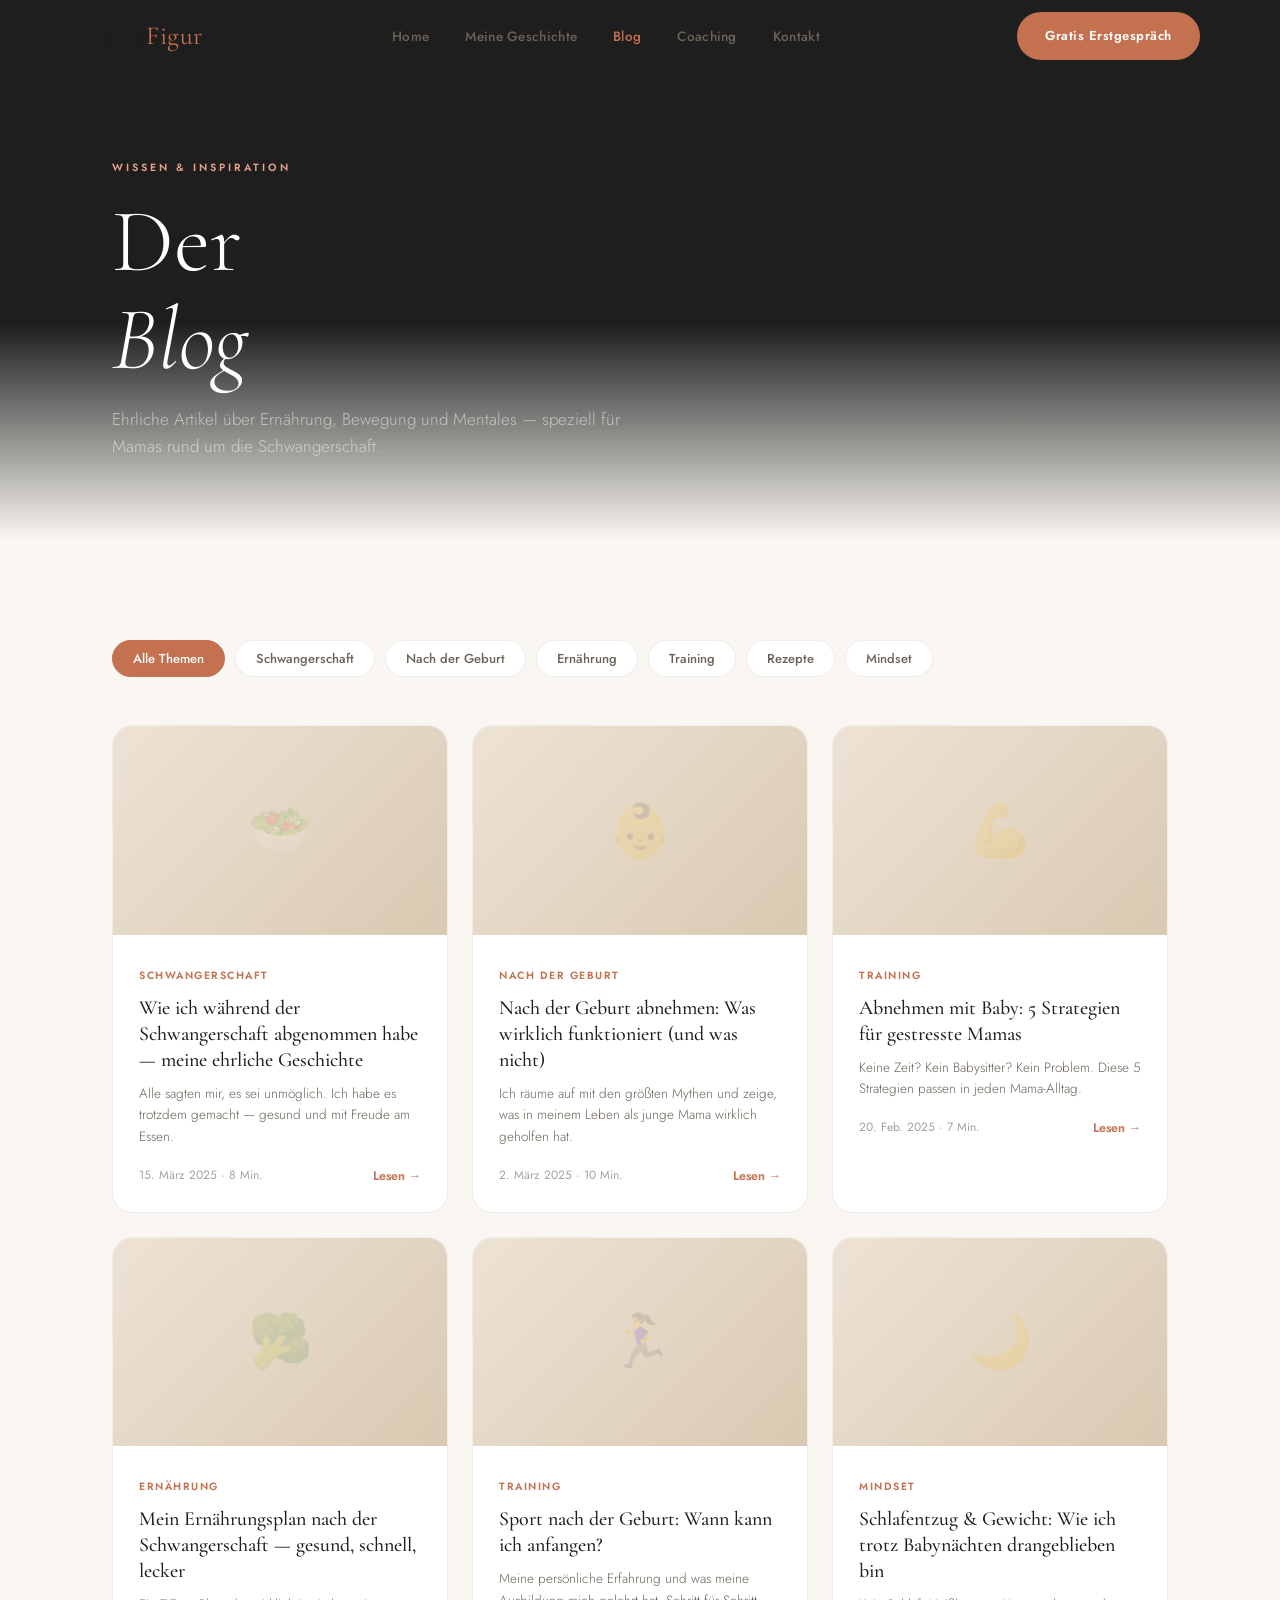
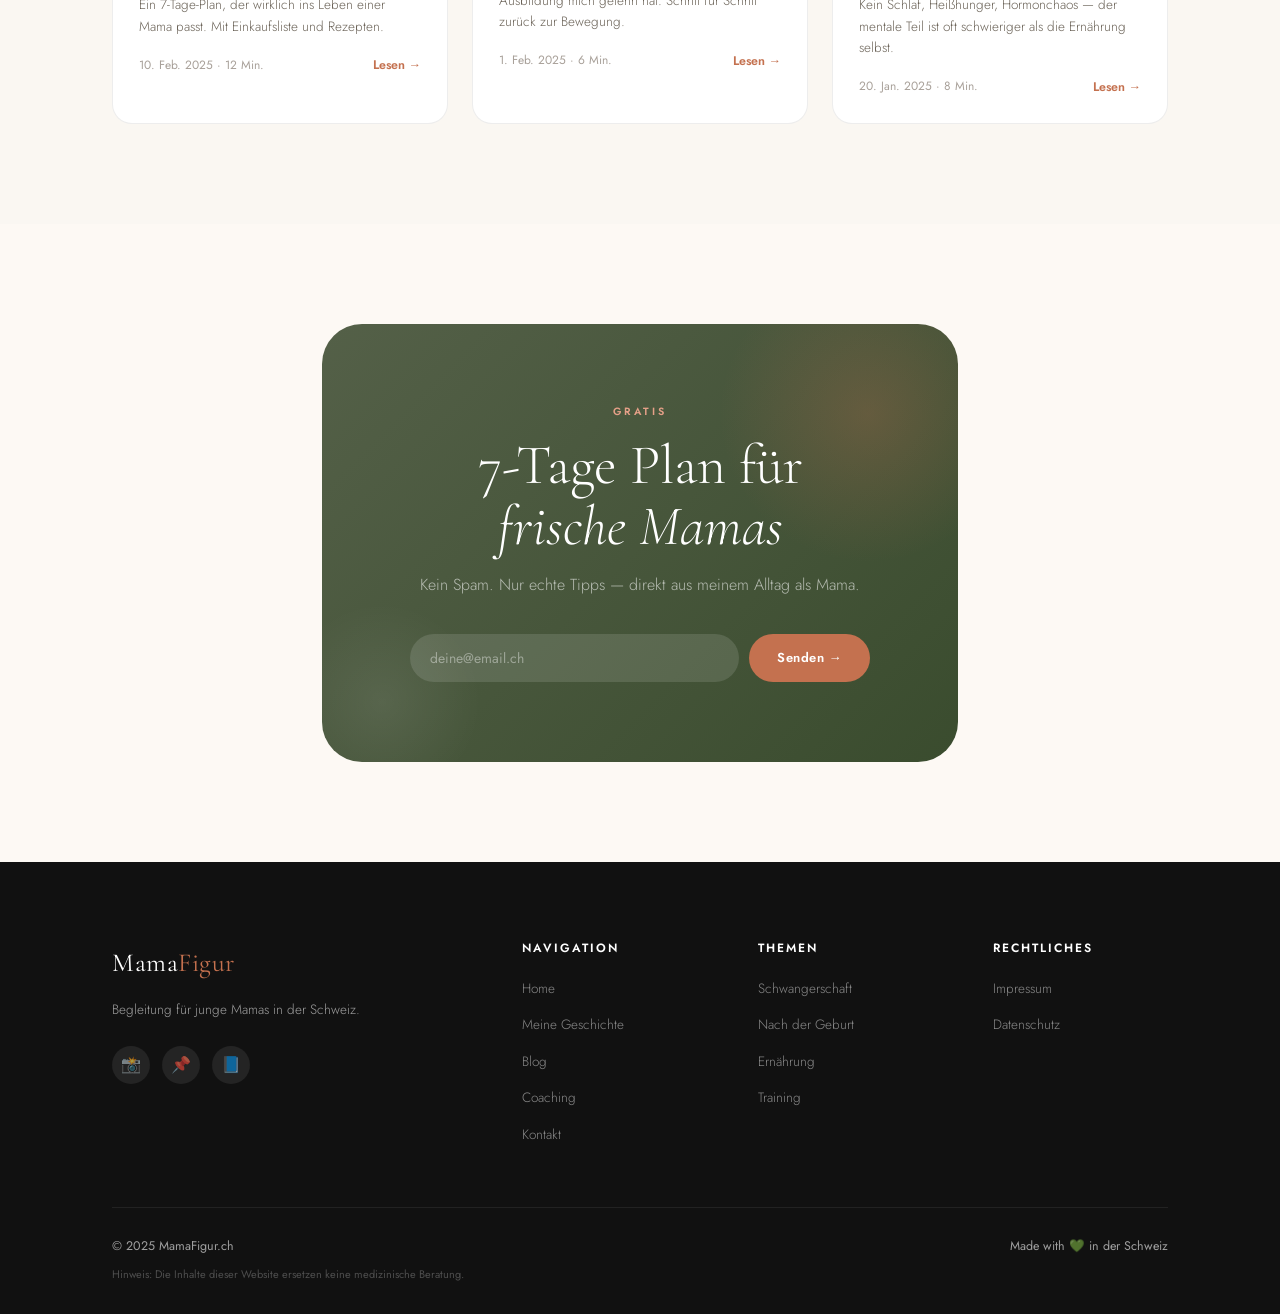
==== blog.html @ 67e31ccb "unzip" ====
<!DOCTYPE html>
<html lang="de">
<head>
  <meta charset="UTF-8" />
  <meta name="viewport" content="width=device-width, initial-scale=1.0" />
  <title>Blog — MamaFigur.ch</title>
  <meta name="description" content="Ehrliche Artikel über Abnehmen vor, während und nach der Schwangerschaft. Ernährungstipps, Workouts und Rezepte für junge Mamas." />
  <link rel="stylesheet" href="css/style.css" />
  <style>
    .blog-filters {
      display: flex;
      gap: 10px;
      flex-wrap: wrap;
      margin-bottom: 48px;
    }
    .filter-btn {
      padding: 8px 20px;
      border-radius: 50px;
      border: 1.5px solid var(--border);
      background: white;
      font-family: var(--font-body);
      font-size: 13px;
      font-weight: 500;
      cursor: pointer;
      transition: var(--transition);
      color: var(--mid);
    }
    .filter-btn:hover, .filter-btn.active {
      background: var(--terra);
      color: white;
      border-color: var(--terra);
    }
    .blog-full-grid {
      display: grid;
      grid-template-columns: repeat(3, 1fr);
      gap: 24px;
    }
    @media (max-width: 900px) { .blog-full-grid { grid-template-columns: 1fr 1fr; } }
    @media (max-width: 600px) { .blog-full-grid { grid-template-columns: 1fr; } }
    .article-full {
      background: white;
      border-radius: 20px;
      overflow: hidden;
      border: 1px solid var(--border);
      transition: var(--transition);
    }
    .article-full:hover {
      box-shadow: var(--shadow-lg);
      transform: translateY(-4px);
    }
    .article-full__img {
      aspect-ratio: 16/10;
      background: var(--sand);
    }
    .article-full__body { padding: 26px; }
    .article-full__cat {
      display: inline-block;
      font-size: 10.5px;
      font-weight: 600;
      letter-spacing: 1.5px;
      text-transform: uppercase;
      color: var(--terra);
      margin-bottom: 10px;
    }
    .article-full__title {
      font-family: var(--font-display);
      font-size: 20px;
      font-weight: 500;
      line-height: 1.3;
      margin-bottom: 10px;
    }
    .article-full__excerpt {
      font-size: 13.5px;
      color: var(--mid);
      line-height: 1.6;
      font-weight: 300;
      margin-bottom: 18px;
    }
    .article-full__meta {
      display: flex;
      justify-content: space-between;
      align-items: center;
      font-size: 12px;
      color: var(--light);
    }
    .read-link {
      font-size: 12.5px;
      font-weight: 600;
      color: var(--terra);
    }
    .read-link::after { content: ' →'; }
  </style>
</head>
<body>

<nav class="nav" id="nav">
  <div class="nav__inner">
    <a href="index.html" class="nav__logo">Mama<span>Figur</span></a>
    <ul class="nav__links">
      <li><a href="index.html">Home</a></li>
      <li><a href="meine-geschichte.html">Meine Geschichte</a></li>
      <li><a href="blog.html">Blog</a></li>
      <li><a href="coaching.html">Coaching</a></li>
      <li><a href="kontakt.html">Kontakt</a></li>
    </ul>
    <a href="coaching.html" class="btn btn--primary nav__cta">Gratis Erstgespräch</a>
    <button class="nav__hamburger"><span></span><span></span><span></span></button>
  </div>
</nav>
<div class="mobile-menu">
  <button class="mobile-menu__close">✕</button>
  <a href="index.html">Home</a>
  <a href="meine-geschichte.html">Meine Geschichte</a>
  <a href="blog.html">Blog</a>
  <a href="coaching.html">Coaching</a>
  <a href="kontakt.html">Kontakt</a>
</div>

<div class="page-hero">
  <div class="container">
    <span class="label">Wissen & Inspiration</span>
    <h1>Der<br><em>Blog</em></h1>
    <p>Ehrliche Artikel über Ernährung, Bewegung und Mentales — speziell für Mamas rund um die Schwangerschaft.</p>
  </div>
</div>

<section class="section">
  <div class="container">
    <div class="blog-filters">
      <button class="filter-btn active">Alle Themen</button>
      <button class="filter-btn">Schwangerschaft</button>
      <button class="filter-btn">Nach der Geburt</button>
      <button class="filter-btn">Ernährung</button>
      <button class="filter-btn">Training</button>
      <button class="filter-btn">Rezepte</button>
      <button class="filter-btn">Mindset</button>
    </div>

    <div class="blog-full-grid">

      <div class="article-full" data-reveal>
        <div class="article-full__img"><div class="img-placeholder" style="height:100%;font-size:52px;">🥗</div></div>
        <div class="article-full__body">
          <span class="article-full__cat">Schwangerschaft</span>
          <div class="article-full__title">Wie ich während der Schwangerschaft abgenommen habe — meine ehrliche Geschichte</div>
          <div class="article-full__excerpt">Alle sagten mir, es sei unmöglich. Ich habe es trotzdem gemacht — gesund und mit Freude am Essen.</div>
          <div class="article-full__meta"><span>15. März 2025 · 8 Min.</span><a href="#" class="read-link">Lesen</a></div>
        </div>
      </div>

      <div class="article-full" data-reveal data-delay="80">
        <div class="article-full__img"><div class="img-placeholder" style="height:100%;font-size:52px;">👶</div></div>
        <div class="article-full__body">
          <span class="article-full__cat">Nach der Geburt</span>
          <div class="article-full__title">Nach der Geburt abnehmen: Was wirklich funktioniert (und was nicht)</div>
          <div class="article-full__excerpt">Ich räume auf mit den größten Mythen und zeige, was in meinem Leben als junge Mama wirklich geholfen hat.</div>
          <div class="article-full__meta"><span>2. März 2025 · 10 Min.</span><a href="#" class="read-link">Lesen</a></div>
        </div>
      </div>

      <div class="article-full" data-reveal data-delay="160">
        <div class="article-full__img"><div class="img-placeholder" style="height:100%;font-size:52px;">💪</div></div>
        <div class="article-full__body">
          <span class="article-full__cat">Training</span>
          <div class="article-full__title">Abnehmen mit Baby: 5 Strategien für gestresste Mamas</div>
          <div class="article-full__excerpt">Keine Zeit? Kein Babysitter? Kein Problem. Diese 5 Strategien passen in jeden Mama-Alltag.</div>
          <div class="article-full__meta"><span>20. Feb. 2025 · 7 Min.</span><a href="#" class="read-link">Lesen</a></div>
        </div>
      </div>

      <div class="article-full" data-reveal>
        <div class="article-full__img"><div class="img-placeholder" style="height:100%;font-size:52px;">🥦</div></div>
        <div class="article-full__body">
          <span class="article-full__cat">Ernährung</span>
          <div class="article-full__title">Mein Ernährungsplan nach der Schwangerschaft — gesund, schnell, lecker</div>
          <div class="article-full__excerpt">Ein 7-Tage-Plan, der wirklich ins Leben einer Mama passt. Mit Einkaufsliste und Rezepten.</div>
          <div class="article-full__meta"><span>10. Feb. 2025 · 12 Min.</span><a href="#" class="read-link">Lesen</a></div>
        </div>
      </div>

      <div class="article-full" data-reveal data-delay="80">
        <div class="article-full__img"><div class="img-placeholder" style="height:100%;font-size:52px;">🏃‍♀️</div></div>
        <div class="article-full__body">
          <span class="article-full__cat">Training</span>
          <div class="article-full__title">Sport nach der Geburt: Wann kann ich anfangen?</div>
          <div class="article-full__excerpt">Meine persönliche Erfahrung und was meine Ausbildung mich gelehrt hat. Schritt für Schritt zurück zur Bewegung.</div>
          <div class="article-full__meta"><span>1. Feb. 2025 · 6 Min.</span><a href="#" class="read-link">Lesen</a></div>
        </div>
      </div>

      <div class="article-full" data-reveal data-delay="160">
        <div class="article-full__img"><div class="img-placeholder" style="height:100%;font-size:52px;">🌙</div></div>
        <div class="article-full__body">
          <span class="article-full__cat">Mindset</span>
          <div class="article-full__title">Schlafentzug & Gewicht: Wie ich trotz Babynächten drangeblieben bin</div>
          <div class="article-full__excerpt">Kein Schlaf, Heißhunger, Hormonchaos — der mentale Teil ist oft schwieriger als die Ernährung selbst.</div>
          <div class="article-full__meta"><span>20. Jan. 2025 · 8 Min.</span><a href="#" class="read-link">Lesen</a></div>
        </div>
      </div>

    </div>
  </div>
</section>

<!-- EMAIL OPTIN -->
<section class="section section--alt">
  <div class="container" style="max-width:700px;">
    <div class="optin" data-reveal>
      <span class="label">Gratis</span>
      <h2>7-Tage Plan für<br><em>frische Mamas</em></h2>
      <p>Kein Spam. Nur echte Tipps — direkt aus meinem Alltag als Mama.</p>
      <form class="optin-form" onsubmit="return false;">
        <input type="email" placeholder="deine@email.ch" required />
        <button type="submit" class="btn btn--primary">Senden →</button>
      </form>
    </div>
  </div>
</section>

<footer class="footer">
  <div class="container">
    <div class="footer__grid">
      <div class="footer__brand">
        <a href="index.html" class="nav__logo">Mama<span style="color:var(--terra)">Figur</span></a>
        <p>Begleitung für junge Mamas in der Schweiz.</p>
        <div class="footer__social"><a href="#">📸</a><a href="#">📌</a><a href="#">📘</a></div>
      </div>
      <div class="footer__col"><h4>Navigation</h4><ul>
        <li><a href="index.html">Home</a></li>
        <li><a href="meine-geschichte.html">Meine Geschichte</a></li>
        <li><a href="blog.html">Blog</a></li>
        <li><a href="coaching.html">Coaching</a></li>
        <li><a href="kontakt.html">Kontakt</a></li>
      </ul></div>
      <div class="footer__col"><h4>Themen</h4><ul>
        <li><a href="#">Schwangerschaft</a></li>
        <li><a href="#">Nach der Geburt</a></li>
        <li><a href="#">Ernährung</a></li>
        <li><a href="#">Training</a></li>
      </ul></div>
      <div class="footer__col"><h4>Rechtliches</h4><ul>
        <li><a href="kontakt.html">Impressum</a></li>
        <li><a href="kontakt.html">Datenschutz</a></li>
      </ul></div>
    </div>
    <div class="footer__bottom"><span>© 2025 MamaFigur.ch</span><span>Made with 💚 in der Schweiz</span></div>
    <p class="footer__disclaimer">Hinweis: Die Inhalte dieser Website ersetzen keine medizinische Beratung.</p>
  </div>
</footer>

<script src="js/main.js"></script>
<script>
  document.querySelectorAll('.filter-btn').forEach(btn => {
    btn.addEventListener('click', () => {
      document.querySelectorAll('.filter-btn').forEach(b => b.classList.remove('active'));
      btn.classList.add('active');
    });
  });
</script>
</body>
</html>
---- css/style.css ----
/* =============================================
   MAMAFIGUR.CH — Main Stylesheet
   Aesthetic: Organic Luxury · Warm Editorial
   ============================================= */

@import url('https://fonts.googleapis.com/css2?family=Cormorant+Garamond:ital,wght@0,300;0,400;0,600;1,300;1,400&family=Jost:wght@300;400;500;600&display=swap');

:root {
  --cream:        #FAF7F2;
  --warm-white:   #FDF9F4;
  --sand:         #EDE3D5;
  --sand-dark:    #D9C9B2;
  --sage:         #8A9E7A;
  --sage-light:   #B4C9A5;
  --sage-dark:    #546048;
  --terra:        #C4714F;
  --terra-light:  #E5A088;
  --terra-pale:   #F5DDD5;
  --charcoal:     #1E1E1E;
  --dark:         #2A2A2A;
  --mid:          #6B6358;
  --light:        #A8A099;
  --border:       rgba(0,0,0,0.07);

  --font-display: 'Cormorant Garamond', serif;
  --font-body:    'Jost', sans-serif;

  --radius-sm:    8px;
  --radius-md:    16px;
  --radius-lg:    28px;
  --radius-xl:    40px;

  --shadow-sm:    0 2px 12px rgba(0,0,0,0.06);
  --shadow-md:    0 8px 32px rgba(0,0,0,0.09);
  --shadow-lg:    0 20px 60px rgba(0,0,0,0.12);

  --transition:   0.3s cubic-bezier(0.4, 0, 0.2, 1);
}

/* ── RESET & BASE ── */
*, *::before, *::after { margin: 0; padding: 0; box-sizing: border-box; }

html { scroll-behavior: smooth; font-size: 16px; }

body {
  font-family: var(--font-body);
  background: var(--cream);
  color: var(--charcoal);
  line-height: 1.6;
  -webkit-font-smoothing: antialiased;
}

img { max-width: 100%; display: block; }
a  { color: inherit; text-decoration: none; }
ul { list-style: none; }

/* ── UTILITIES ── */
.container { max-width: 1120px; margin: 0 auto; padding: 0 32px; }
.container--narrow { max-width: 780px; }
.text-center { text-align: center; }
.text-sage { color: var(--sage-dark); }
.text-terra { color: var(--terra); }

/* ── TYPOGRAPHY ── */
.label {
  font-family: var(--font-body);
  font-size: 10.5px;
  font-weight: 600;
  letter-spacing: 3px;
  text-transform: uppercase;
  color: var(--terra);
}

h1, h2, h3, h4 { font-family: var(--font-display); line-height: 1.1; }

h1 { font-size: clamp(48px, 7vw, 90px); font-weight: 300; }
h2 { font-size: clamp(34px, 4.5vw, 56px); font-weight: 300; }
h3 { font-size: clamp(22px, 2.5vw, 30px); font-weight: 400; }

.section-title { margin-bottom: 16px; }
.section-subtitle {
  font-size: 16px;
  color: var(--mid);
  font-weight: 300;
  line-height: 1.7;
  max-width: 540px;
}

/* ── BUTTONS ── */
.btn {
  display: inline-flex;
  align-items: center;
  gap: 10px;
  padding: 14px 28px;
  border-radius: 50px;
  font-family: var(--font-body);
  font-size: 13px;
  font-weight: 600;
  letter-spacing: 0.5px;
  cursor: pointer;
  border: none;
  transition: var(--transition);
  text-decoration: none;
}
.btn--primary {
  background: var(--terra);
  color: white;
}
.btn--primary:hover {
  background: #b05d3d;
  transform: translateY(-1px);
  box-shadow: 0 8px 24px rgba(196,113,79,0.35);
}
.btn--outline {
  background: transparent;
  color: var(--charcoal);
  border: 1.5px solid var(--charcoal);
}
.btn--outline:hover {
  background: var(--charcoal);
  color: white;
}
.btn--outline-white {
  background: transparent;
  color: white;
  border: 1.5px solid rgba(255,255,255,0.5);
}
.btn--outline-white:hover {
  background: rgba(255,255,255,0.15);
  border-color: white;
}
.btn--sage {
  background: var(--sage-dark);
  color: white;
}
.btn--sage:hover {
  background: #3d4a30;
  transform: translateY(-1px);
}
.btn svg { width: 16px; height: 16px; }

/* ── NAVIGATION ── */
.nav {
  position: fixed;
  top: 0; left: 0; right: 0;
  z-index: 100;
  padding: 0 32px;
  transition: var(--transition);
}
.nav.scrolled {
  background: rgba(250,247,242,0.95);
  backdrop-filter: blur(16px);
  border-bottom: 1px solid var(--border);
  box-shadow: var(--shadow-sm);
}
.nav__inner {
  max-width: 1120px;
  margin: 0 auto;
  height: 72px;
  display: flex;
  align-items: center;
  justify-content: space-between;
}
.nav__logo {
  font-family: var(--font-display);
  font-size: 26px;
  font-weight: 400;
  color: var(--charcoal);
  letter-spacing: 0.5px;
}
.nav__logo span { color: var(--terra); }
.nav__links {
  display: flex;
  align-items: center;
  gap: 36px;
}
.nav__links a {
  font-size: 13.5px;
  font-weight: 500;
  color: var(--mid);
  letter-spacing: 0.3px;
  transition: color var(--transition);
}
.nav__links a:hover { color: var(--charcoal); }
.nav__links a.active { color: var(--terra); }
.nav__cta { margin-left: 8px; }
.nav__hamburger {
  display: none;
  flex-direction: column;
  gap: 5px;
  cursor: pointer;
  background: none;
  border: none;
  padding: 4px;
}
.nav__hamburger span {
  display: block;
  width: 22px;
  height: 1.5px;
  background: var(--charcoal);
  transition: var(--transition);
}

/* ── MOBILE MENU ── */
.mobile-menu {
  display: none;
  position: fixed;
  inset: 0;
  background: var(--warm-white);
  z-index: 99;
  flex-direction: column;
  align-items: center;
  justify-content: center;
  gap: 32px;
}
.mobile-menu.open { display: flex; }
.mobile-menu a {
  font-family: var(--font-display);
  font-size: 36px;
  font-weight: 300;
  color: var(--charcoal);
  transition: color var(--transition);
}
.mobile-menu a:hover { color: var(--terra); }
.mobile-menu__close {
  position: absolute;
  top: 24px; right: 32px;
  background: none;
  border: none;
  font-size: 28px;
  cursor: pointer;
  color: var(--mid);
}

/* ── HERO ── */
.hero {
  min-height: 100vh;
  display: grid;
  grid-template-columns: 1fr 1fr;
  position: relative;
  overflow: hidden;
}
.hero__left {
  background: var(--charcoal);
  display: flex;
  flex-direction: column;
  justify-content: flex-end;
  padding: 80px 64px 80px;
  position: relative;
  overflow: hidden;
}
.hero__left::before {
  content: '';
  position: absolute;
  top: 0; left: 0; right: 0; bottom: 0;
  background: url('../images/hero-bg.jpg') center/cover no-repeat;
  opacity: 0.35;
}
.hero__left::after {
  content: '';
  position: absolute;
  bottom: 0; left: 0; right: 0;
  height: 60%;
  background: linear-gradient(to top, rgba(30,30,30,0.9) 0%, transparent 100%);
}
.hero__left-content { position: relative; z-index: 2; }
.hero__tag {
  display: inline-flex;
  align-items: center;
  gap: 8px;
  background: rgba(255,255,255,0.1);
  border: 1px solid rgba(255,255,255,0.2);
  padding: 6px 14px;
  border-radius: 20px;
  margin-bottom: 28px;
}
.hero__tag span {
  font-size: 11px;
  letter-spacing: 2px;
  text-transform: uppercase;
  color: rgba(255,255,255,0.75);
  font-weight: 500;
}
.hero__tag-dot {
  width: 6px; height: 6px;
  border-radius: 50%;
  background: var(--terra-light);
  animation: pulse 2s infinite;
}
@keyframes pulse {
  0%, 100% { opacity: 1; transform: scale(1); }
  50% { opacity: 0.5; transform: scale(0.8); }
}
.hero__title {
  font-family: var(--font-display);
  font-size: clamp(52px, 5.5vw, 82px);
  font-weight: 300;
  color: white;
  line-height: 1.0;
  margin-bottom: 20px;
}
.hero__title em {
  font-style: italic;
  color: var(--terra-light);
}
.hero__subtitle {
  font-size: 15.5px;
  color: rgba(255,255,255,0.6);
  font-weight: 300;
  line-height: 1.7;
  margin-bottom: 36px;
  max-width: 440px;
}
.hero__actions {
  display: flex;
  gap: 14px;
  flex-wrap: wrap;
}
.hero__scroll {
  position: absolute;
  bottom: 36px;
  right: 40px;
  z-index: 2;
  display: flex;
  align-items: center;
  gap: 10px;
  color: rgba(255,255,255,0.4);
  font-size: 11px;
  letter-spacing: 2px;
  text-transform: uppercase;
}
.hero__scroll-line {
  width: 40px;
  height: 1px;
  background: rgba(255,255,255,0.3);
  position: relative;
  overflow: hidden;
}
.hero__scroll-line::after {
  content: '';
  position: absolute;
  left: -100%; top: 0;
  width: 100%; height: 100%;
  background: var(--terra-light);
  animation: scrollLine 2s infinite;
}
@keyframes scrollLine {
  to { left: 100%; }
}

.hero__right {
  background: var(--sand);
  display: flex;
  flex-direction: column;
  justify-content: center;
  padding: 100px 64px 80px;
  position: relative;
}
.hero__right::before {
  content: '';
  position: absolute;
  top: 0; right: 0;
  width: 200px; height: 200px;
  background: radial-gradient(circle, rgba(196,113,79,0.15) 0%, transparent 70%);
}
.hero__phases {
  display: flex;
  flex-direction: column;
  gap: 20px;
  margin-bottom: 40px;
}
.phase {
  display: flex;
  gap: 18px;
  align-items: flex-start;
  padding: 22px 24px;
  background: white;
  border-radius: var(--radius-md);
  border: 1px solid var(--border);
  transition: var(--transition);
  cursor: default;
}
.phase:hover {
  box-shadow: var(--shadow-md);
  transform: translateX(4px);
}
.phase__icon {
  width: 44px;
  height: 44px;
  border-radius: 12px;
  display: flex;
  align-items: center;
  justify-content: center;
  font-size: 20px;
  flex-shrink: 0;
}
.phase:nth-child(1) .phase__icon { background: #FFF0EB; }
.phase:nth-child(2) .phase__icon { background: #EFF5EB; }
.phase:nth-child(3) .phase__icon { background: #F5F0EB; }
.phase__label {
  font-size: 10px;
  letter-spacing: 2px;
  text-transform: uppercase;
  color: var(--terra);
  font-weight: 600;
  margin-bottom: 3px;
}
.phase__title {
  font-family: var(--font-display);
  font-size: 20px;
  font-weight: 500;
  margin-bottom: 4px;
}
.phase__desc {
  font-size: 13px;
  color: var(--mid);
  font-weight: 300;
  line-height: 1.5;
}
.hero__stats {
  display: grid;
  grid-template-columns: repeat(3, 1fr);
  gap: 16px;
}
.hero__stat {
  text-align: center;
  padding: 16px;
  background: white;
  border-radius: var(--radius-md);
  border: 1px solid var(--border);
}
.hero__stat-num {
  font-family: var(--font-display);
  font-size: 32px;
  font-weight: 600;
  color: var(--terra);
  line-height: 1;
  margin-bottom: 4px;
}
.hero__stat-label {
  font-size: 11.5px;
  color: var(--mid);
  font-weight: 400;
}

/* ── TRUST BAR ── */
.trust-bar {
  background: var(--charcoal);
  padding: 20px 32px;
  display: flex;
  align-items: center;
  justify-content: center;
  gap: 48px;
  overflow: hidden;
}
.trust-item {
  display: flex;
  align-items: center;
  gap: 10px;
  white-space: nowrap;
  color: rgba(255,255,255,0.55);
  font-size: 12.5px;
  font-weight: 500;
  letter-spacing: 0.5px;
}
.trust-item span:first-child { font-size: 16px; }

/* ── SECTION SPACING ── */
.section { padding: 100px 0; }
.section--alt { background: var(--warm-white); }
.section--dark { background: var(--charcoal); }
.section--sand { background: var(--sand); }
.section-header { margin-bottom: 60px; }

/* ── STORY SECTION ── */
.story-grid {
  display: grid;
  grid-template-columns: 1fr 1fr;
  gap: 80px;
  align-items: center;
}
.story-image {
  position: relative;
}
.story-image__main {
  width: 100%;
  aspect-ratio: 3/4;
  background: var(--sand);
  border-radius: var(--radius-xl);
  overflow: hidden;
  position: relative;
}
.story-image__main img {
  width: 100%; height: 100%;
  object-fit: cover;
}
.story-image__badge {
  position: absolute;
  bottom: -20px;
  right: -20px;
  background: white;
  border-radius: var(--radius-md);
  padding: 20px 24px;
  box-shadow: var(--shadow-lg);
  border: 1px solid var(--border);
}
.story-image__badge-num {
  font-family: var(--font-display);
  font-size: 42px;
  font-weight: 600;
  color: var(--terra);
  line-height: 1;
}
.story-image__badge-text {
  font-size: 12px;
  color: var(--mid);
  font-weight: 400;
  margin-top: 2px;
}
.story-image__accent {
  position: absolute;
  top: -16px;
  left: -16px;
  width: 100px;
  height: 100px;
  border-radius: 50%;
  background: linear-gradient(135deg, var(--sage-light), var(--sage));
  opacity: 0.3;
  z-index: -1;
}
.story-content .label { margin-bottom: 16px; display: block; }
.story-content h2 { margin-bottom: 20px; }
.story-content p {
  font-size: 15.5px;
  color: var(--mid);
  font-weight: 300;
  line-height: 1.75;
  margin-bottom: 18px;
}
.story-quote {
  border-left: 3px solid var(--terra-light);
  padding-left: 20px;
  margin: 28px 0;
}
.story-quote p {
  font-family: var(--font-display);
  font-size: 22px;
  font-style: italic;
  color: var(--charcoal);
  font-weight: 300;
  line-height: 1.4;
}

/* ── SERVICES ── */
.services-header {
  display: flex;
  justify-content: space-between;
  align-items: flex-end;
  margin-bottom: 60px;
}
.services-grid {
  display: grid;
  grid-template-columns: repeat(3, 1fr);
  gap: 20px;
}
.service-card {
  background: white;
  border-radius: var(--radius-lg);
  padding: 36px 32px;
  border: 1px solid var(--border);
  transition: var(--transition);
  position: relative;
  overflow: hidden;
}
.service-card::before {
  content: '';
  position: absolute;
  top: 0; left: 0; right: 0;
  height: 3px;
  background: linear-gradient(90deg, var(--terra), var(--terra-light));
  opacity: 0;
  transition: var(--transition);
}
.service-card:hover {
  box-shadow: var(--shadow-lg);
  transform: translateY(-4px);
}
.service-card:hover::before { opacity: 1; }
.service-card--featured {
  background: linear-gradient(145deg, var(--charcoal) 0%, #111 100%);
  border-color: transparent;
}
.service-card--featured::before {
  opacity: 1;
}
.service-icon {
  width: 52px; height: 52px;
  border-radius: 14px;
  display: flex; align-items: center; justify-content: center;
  font-size: 24px;
  margin-bottom: 22px;
}
.service-card:not(.service-card--featured) .service-icon {
  background: var(--terra-pale);
}
.service-card--featured .service-icon {
  background: rgba(255,255,255,0.1);
}
.service-badge {
  display: inline-block;
  background: var(--terra);
  color: white;
  font-size: 10px;
  letter-spacing: 1.5px;
  text-transform: uppercase;
  padding: 4px 10px;
  border-radius: 20px;
  margin-bottom: 14px;
  font-weight: 600;
}
.service-card h3 {
  font-size: 22px;
  margin-bottom: 10px;
  font-weight: 500;
}
.service-card--featured h3 { color: white; }
.service-card p {
  font-size: 14px;
  color: var(--mid);
  font-weight: 300;
  line-height: 1.65;
  margin-bottom: 24px;
}
.service-card--featured p { color: rgba(255,255,255,0.55); }
.service-price {
  display: flex;
  align-items: baseline;
  gap: 6px;
  margin-bottom: 24px;
}
.service-price__amount {
  font-family: var(--font-display);
  font-size: 38px;
  font-weight: 600;
  color: var(--terra);
}
.service-card--featured .service-price__amount { color: var(--terra-light); }
.service-price__period {
  font-size: 13px;
  color: var(--light);
}
.service-features {
  display: flex;
  flex-direction: column;
  gap: 9px;
  margin-bottom: 28px;
}
.service-feature {
  display: flex;
  gap: 10px;
  align-items: flex-start;
  font-size: 13.5px;
  color: var(--mid);
  font-weight: 300;
}
.service-card--featured .service-feature { color: rgba(255,255,255,0.65); }
.service-feature::before {
  content: '✓';
  color: var(--sage);
  font-weight: 700;
  flex-shrink: 0;
  margin-top: 1px;
}

/* ── BLOG GRID ── */
.blog-grid {
  display: grid;
  grid-template-columns: 2fr 1fr 1fr;
  gap: 20px;
}
.blog-card {
  background: white;
  border-radius: var(--radius-lg);
  overflow: hidden;
  border: 1px solid var(--border);
  transition: var(--transition);
  display: flex;
  flex-direction: column;
}
.blog-card:hover {
  box-shadow: var(--shadow-lg);
  transform: translateY(-3px);
}
.blog-card--featured { grid-row: span 2; }
.blog-card__image {
  aspect-ratio: 16/10;
  background: var(--sand);
  position: relative;
  overflow: hidden;
}
.blog-card--featured .blog-card__image { aspect-ratio: 4/3; }
.blog-card__image img {
  width: 100%; height: 100%;
  object-fit: cover;
  transition: transform 0.5s ease;
}
.blog-card:hover .blog-card__image img { transform: scale(1.05); }
.blog-card__cat {
  position: absolute;
  top: 14px; left: 14px;
  background: white;
  padding: 4px 12px;
  border-radius: 20px;
  font-size: 10.5px;
  font-weight: 600;
  letter-spacing: 1px;
  text-transform: uppercase;
  color: var(--terra);
}
.blog-card__body {
  padding: 24px;
  flex: 1;
  display: flex;
  flex-direction: column;
}
.blog-card--featured .blog-card__body { padding: 32px; }
.blog-card__date {
  font-size: 11.5px;
  color: var(--light);
  font-weight: 400;
  margin-bottom: 10px;
}
.blog-card h3 {
  font-size: 18px;
  font-weight: 500;
  line-height: 1.3;
  margin-bottom: 10px;
  flex: 1;
}
.blog-card--featured h3 { font-size: 26px; margin-bottom: 14px; }
.blog-card p {
  font-size: 13.5px;
  color: var(--mid);
  font-weight: 300;
  line-height: 1.6;
}
.blog-card__link {
  display: inline-flex;
  align-items: center;
  gap: 6px;
  font-size: 12.5px;
  font-weight: 600;
  color: var(--terra);
  margin-top: 16px;
  transition: gap var(--transition);
}
.blog-card__link:hover { gap: 10px; }
.blog-card__link::after { content: '→'; }

/* ── TESTIMONIALS ── */
.testimonials-track {
  display: grid;
  grid-template-columns: repeat(3, 1fr);
  gap: 20px;
}
.testimonial {
  background: white;
  border-radius: var(--radius-lg);
  padding: 32px;
  border: 1px solid var(--border);
  position: relative;
}
.testimonial::before {
  content: '"';
  font-family: var(--font-display);
  font-size: 80px;
  color: var(--terra-pale);
  position: absolute;
  top: 16px;
  left: 24px;
  line-height: 1;
}
.testimonial__text {
  font-size: 15px;
  color: var(--mid);
  font-weight: 300;
  line-height: 1.7;
  margin-top: 32px;
  margin-bottom: 24px;
  font-style: italic;
}
.testimonial__author {
  display: flex;
  align-items: center;
  gap: 14px;
}
.testimonial__avatar {
  width: 46px; height: 46px;
  border-radius: 50%;
  background: var(--sand);
  overflow: hidden;
  flex-shrink: 0;
  display: flex;
  align-items: center;
  justify-content: center;
  font-size: 20px;
}
.testimonial__name {
  font-weight: 600;
  font-size: 14px;
}
.testimonial__meta {
  font-size: 12px;
  color: var(--light);
  margin-top: 2px;
}
.testimonial__stars {
  color: #F0B429;
  font-size: 13px;
  letter-spacing: 1px;
  margin-bottom: 4px;
}

/* ── EMAIL OPTIN ── */
.optin {
  background: linear-gradient(135deg, var(--sage-dark) 0%, #3A4C2E 100%);
  padding: 80px;
  border-radius: var(--radius-xl);
  text-align: center;
  position: relative;
  overflow: hidden;
}
.optin::before {
  content: '';
  position: absolute;
  top: -60px; right: -60px;
  width: 300px; height: 300px;
  border-radius: 50%;
  background: radial-gradient(circle, rgba(196,113,79,0.25) 0%, transparent 70%);
}
.optin::after {
  content: '';
  position: absolute;
  bottom: -40px; left: -40px;
  width: 200px; height: 200px;
  border-radius: 50%;
  background: radial-gradient(circle, rgba(255,255,255,0.08) 0%, transparent 70%);
}
.optin > * { position: relative; z-index: 1; }
.optin .label { color: var(--terra-light); margin-bottom: 14px; display: block; }
.optin h2 { color: white; margin-bottom: 14px; }
.optin p { color: rgba(255,255,255,0.6); margin-bottom: 36px; font-size: 16px; font-weight: 300; }
.optin-form {
  display: flex;
  gap: 10px;
  max-width: 460px;
  margin: 0 auto;
}
.optin-form input {
  flex: 1;
  padding: 14px 20px;
  border-radius: 50px;
  border: none;
  font-family: var(--font-body);
  font-size: 14px;
  background: rgba(255,255,255,0.12);
  color: white;
  outline: none;
}
.optin-form input::placeholder { color: rgba(255,255,255,0.4); }
.optin-form input:focus { background: rgba(255,255,255,0.18); }
.optin-note {
  font-size: 12px;
  color: rgba(255,255,255,0.35);
  margin-top: 14px;
}

/* ── INSTAGRAM STRIP ── */
.insta-grid {
  display: grid;
  grid-template-columns: repeat(6, 1fr);
  gap: 4px;
  border-radius: var(--radius-md);
  overflow: hidden;
}
.insta-item {
  aspect-ratio: 1;
  background: var(--sand);
  position: relative;
  overflow: hidden;
  cursor: pointer;
}
.insta-item img { width: 100%; height: 100%; object-fit: cover; }
.insta-item__overlay {
  position: absolute;
  inset: 0;
  background: rgba(30,30,30,0.6);
  display: flex;
  align-items: center;
  justify-content: center;
  opacity: 0;
  transition: var(--transition);
}
.insta-item:hover .insta-item__overlay { opacity: 1; }
.insta-item__overlay span { font-size: 28px; }

/* ── FOOTER ── */
.footer {
  background: #111;
  color: rgba(255,255,255,0.6);
  padding: 80px 0 32px;
}
.footer__grid {
  display: grid;
  grid-template-columns: 2fr 1fr 1fr 1fr;
  gap: 60px;
  margin-bottom: 60px;
}
.footer__brand .nav__logo { color: white; margin-bottom: 16px; display: block; }
.footer__brand p {
  font-size: 13.5px;
  line-height: 1.7;
  font-weight: 300;
  margin-bottom: 24px;
}
.footer__social {
  display: flex;
  gap: 12px;
}
.footer__social a {
  width: 38px; height: 38px;
  border-radius: 50%;
  background: rgba(255,255,255,0.08);
  display: flex;
  align-items: center;
  justify-content: center;
  font-size: 16px;
  transition: var(--transition);
}
.footer__social a:hover {
  background: var(--terra);
  transform: translateY(-2px);
}
.footer__col h4 {
  font-family: var(--font-body);
  font-size: 12px;
  font-weight: 600;
  letter-spacing: 2px;
  text-transform: uppercase;
  color: white;
  margin-bottom: 20px;
}
.footer__col ul { display: flex; flex-direction: column; gap: 11px; }
.footer__col ul li a {
  font-size: 13.5px;
  color: rgba(255,255,255,0.5);
  font-weight: 300;
  transition: color var(--transition);
}
.footer__col ul li a:hover { color: white; }
.footer__bottom {
  padding-top: 28px;
  border-top: 1px solid rgba(255,255,255,0.07);
  display: flex;
  justify-content: space-between;
  align-items: center;
  font-size: 12.5px;
}
.footer__disclaimer {
  font-size: 11px;
  color: rgba(255,255,255,0.25);
  margin-top: 10px;
  line-height: 1.5;
}

/* ── PAGE HEADER ── */
.page-hero {
  padding: 160px 0 80px;
  background: var(--charcoal);
  position: relative;
  overflow: hidden;
}
.page-hero::before {
  content: '';
  position: absolute;
  bottom: 0; left: 0; right: 0;
  height: 40%;
  background: linear-gradient(to top, var(--cream), transparent);
}
.page-hero .label { color: var(--terra-light); margin-bottom: 16px; display: block; }
.page-hero h1 { color: white; }
.page-hero p { color: rgba(255,255,255,0.55); font-size: 17px; font-weight: 300; margin-top: 16px; max-width: 560px; }

/* ── ABOUT PAGE ── */
.timeline {
  display: flex;
  flex-direction: column;
  gap: 0;
  position: relative;
  padding-left: 40px;
}
.timeline::before {
  content: '';
  position: absolute;
  left: 11px; top: 8px; bottom: 8px;
  width: 1.5px;
  background: linear-gradient(to bottom, var(--terra-pale), var(--sage-light), var(--terra-pale));
}
.timeline-item {
  position: relative;
  padding: 0 0 48px 32px;
}
.timeline-item::before {
  content: '';
  position: absolute;
  left: -29px; top: 6px;
  width: 12px; height: 12px;
  border-radius: 50%;
  background: white;
  border: 3px solid var(--terra);
  z-index: 1;
}
.timeline-item__phase {
  font-size: 10px;
  letter-spacing: 2.5px;
  text-transform: uppercase;
  color: var(--terra);
  font-weight: 600;
  margin-bottom: 6px;
}
.timeline-item h3 { margin-bottom: 10px; font-size: 24px; }
.timeline-item p { font-size: 15px; color: var(--mid); font-weight: 300; line-height: 1.7; }

/* ── CONTACT PAGE ── */
.contact-grid {
  display: grid;
  grid-template-columns: 1fr 1fr;
  gap: 80px;
  align-items: start;
}
.contact-form {
  display: flex;
  flex-direction: column;
  gap: 18px;
}
.form-group { display: flex; flex-direction: column; gap: 7px; }
.form-group label {
  font-size: 12px;
  font-weight: 600;
  letter-spacing: 0.5px;
  color: var(--mid);
  text-transform: uppercase;
}
.form-group input,
.form-group textarea,
.form-group select {
  padding: 14px 18px;
  border-radius: var(--radius-sm);
  border: 1.5px solid var(--sand-dark);
  font-family: var(--font-body);
  font-size: 14.5px;
  color: var(--charcoal);
  background: white;
  transition: var(--transition);
  outline: none;
}
.form-group input:focus,
.form-group textarea:focus,
.form-group select:focus {
  border-color: var(--terra);
  box-shadow: 0 0 0 3px rgba(196,113,79,0.12);
}
.form-group textarea { resize: vertical; min-height: 140px; }

/* ── ANIMATIONS ── */
@keyframes fadeUp {
  from { opacity: 0; transform: translateY(24px); }
  to   { opacity: 1; transform: translateY(0); }
}
.fade-up { animation: fadeUp 0.7s ease both; }
.fade-up--delay-1 { animation-delay: 0.1s; }
.fade-up--delay-2 { animation-delay: 0.2s; }
.fade-up--delay-3 { animation-delay: 0.3s; }

/* ── PLACEHOLDER IMAGES (since we have no real photos) ── */
.img-placeholder {
  background: linear-gradient(135deg, var(--sand) 0%, var(--sand-dark) 100%);
  display: flex;
  align-items: center;
  justify-content: center;
  font-size: 48px;
  color: rgba(0,0,0,0.15);
  width: 100%;
  height: 100%;
}

/* ── RESPONSIVE ── */
@media (max-width: 1024px) {
  .hero { grid-template-columns: 1fr; min-height: auto; }
  .hero__left { min-height: 60vh; padding: 100px 40px 60px; }
  .hero__right { padding: 60px 40px; }
  .hero__stats { grid-template-columns: repeat(3,1fr); }
  .services-grid { grid-template-columns: 1fr 1fr; }
  .blog-grid { grid-template-columns: 1fr 1fr; }
  .blog-card--featured { grid-column: span 2; }
  .footer__grid { grid-template-columns: 1fr 1fr; gap: 40px; }
  .story-grid { gap: 48px; }
  .contact-grid { grid-template-columns: 1fr; }
}

@media (max-width: 768px) {
  .container { padding: 0 20px; }
  .section { padding: 70px 0; }
  .nav__links, .nav__cta { display: none; }
  .nav__hamburger { display: flex; }
  .hero__left { padding: 90px 24px 48px; }
  .hero__right { padding: 48px 24px; }
  .hero__stats { grid-template-columns: repeat(3,1fr); gap: 10px; }
  .story-grid { grid-template-columns: 1fr; }
  .story-image__badge { bottom: 16px; right: 16px; }
  .services-grid { grid-template-columns: 1fr; }
  .testimonials-track { grid-template-columns: 1fr; }
  .insta-grid { grid-template-columns: repeat(3, 1fr); }
  .optin { padding: 48px 28px; }
  .optin-form { flex-direction: column; }
  .blog-grid { grid-template-columns: 1fr; }
  .blog-card--featured { grid-column: span 1; }
  .footer__grid { grid-template-columns: 1fr; gap: 32px; }
  .trust-bar { gap: 24px; flex-wrap: wrap; justify-content: flex-start; }
  .services-header { flex-direction: column; align-items: flex-start; gap: 16px; }
}
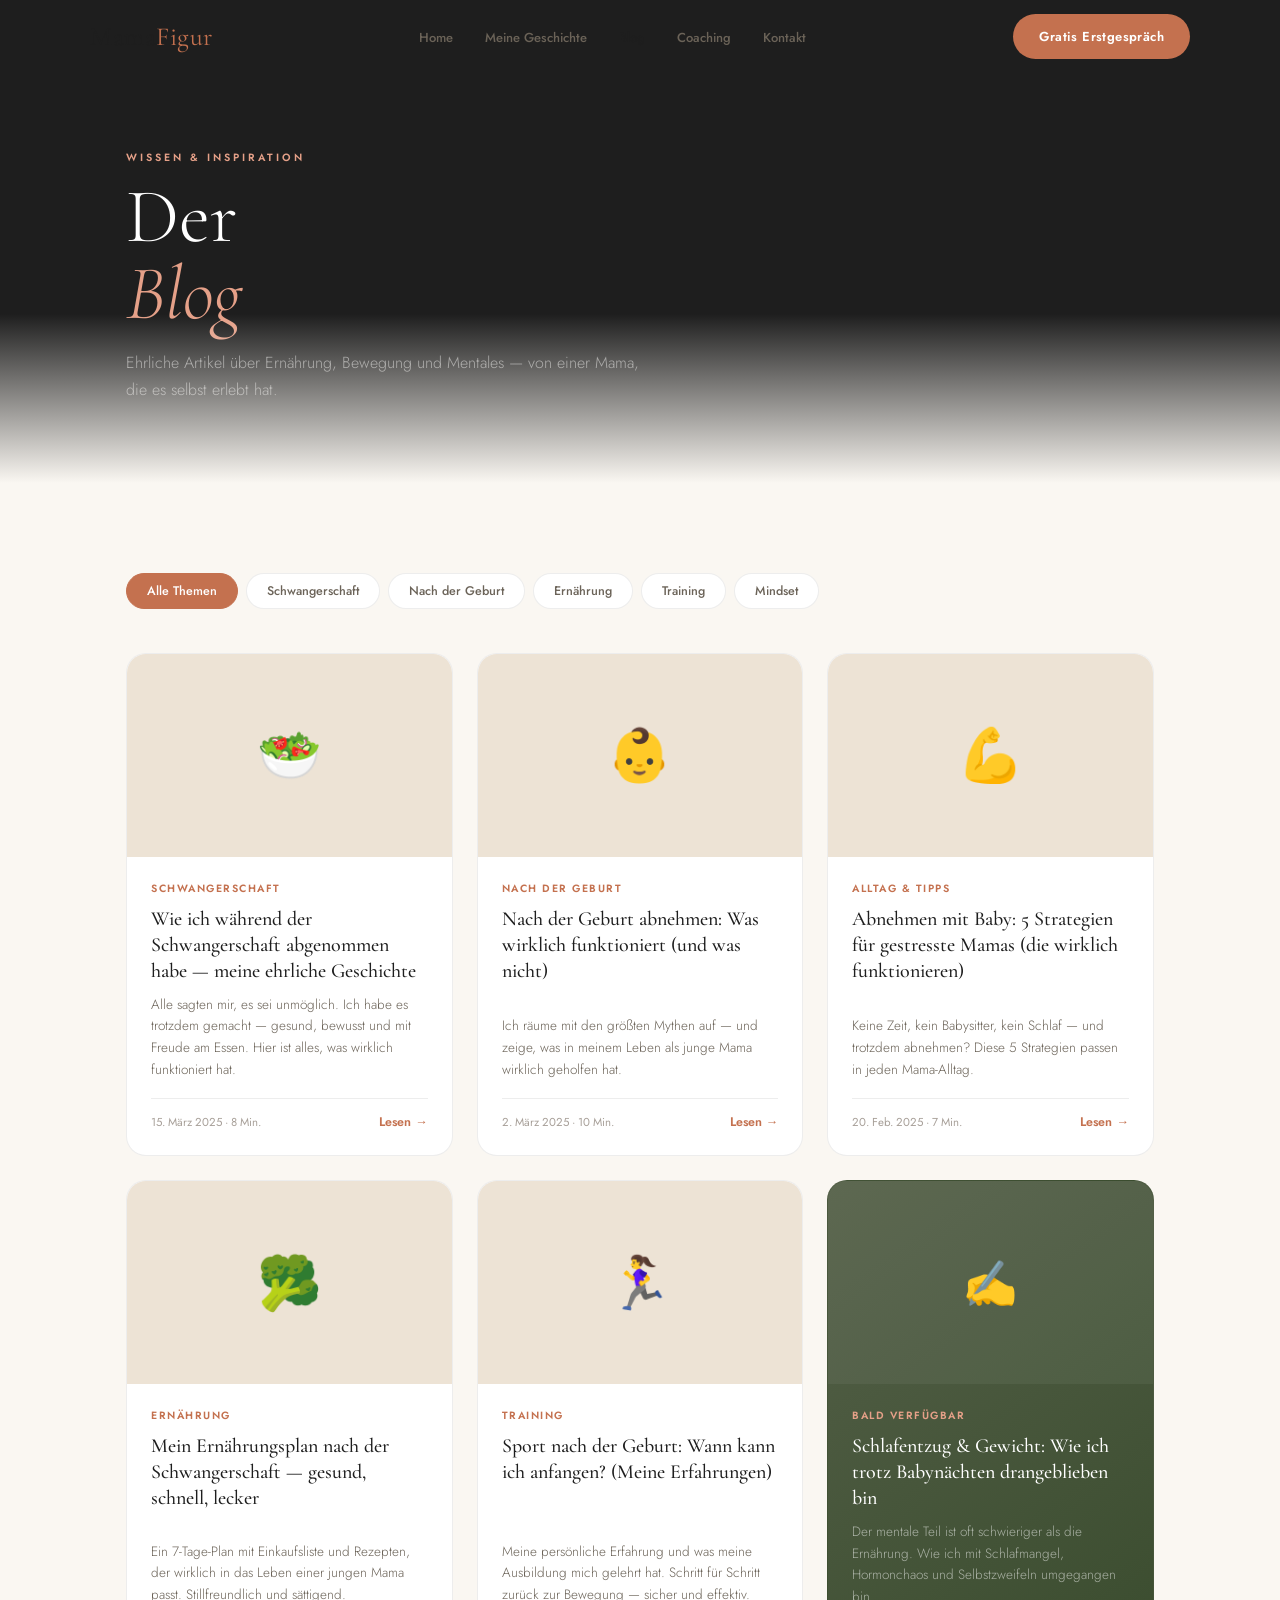
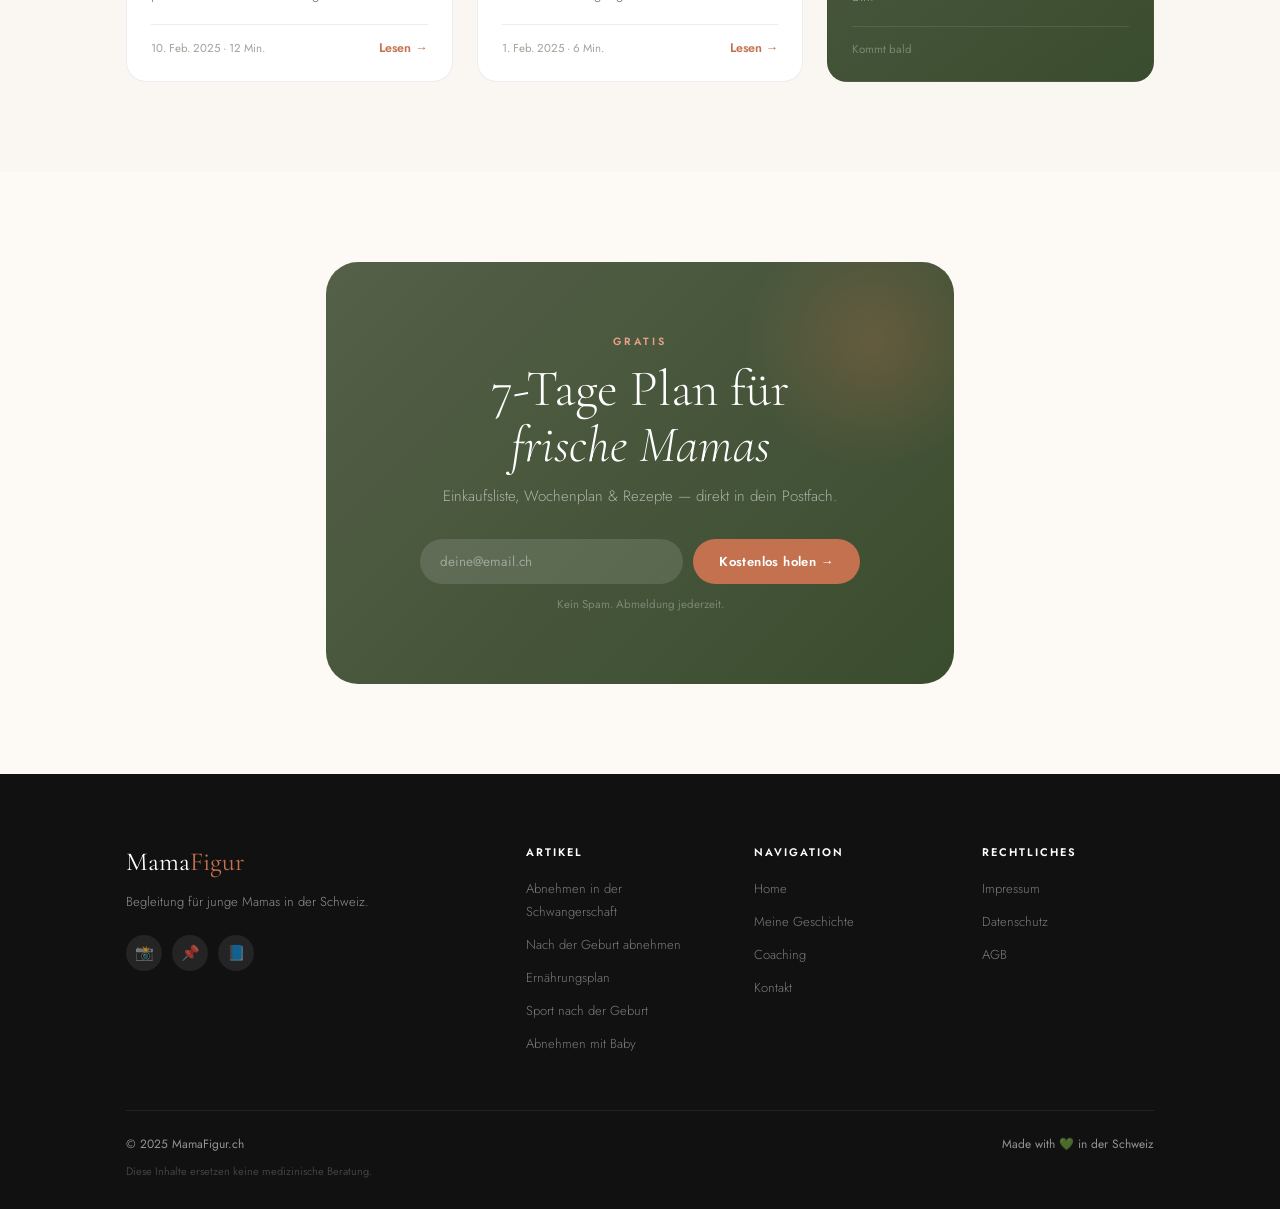
==== commit db0e7e84: "Refactor main.js and kontakt.html for improved structure and functionality - Simplified event listen" ====
--- a/blog.html
+++ b/blog.html
@@ -1,261 +1,153 @@
 <!DOCTYPE html>
 <html lang="de">
 <head>
-  <meta charset="UTF-8" />
-  <meta name="viewport" content="width=device-width, initial-scale=1.0" />
-  <title>Blog — MamaFigur.ch</title>
-  <meta name="description" content="Ehrliche Artikel über Abnehmen vor, während und nach der Schwangerschaft. Ernährungstipps, Workouts und Rezepte für junge Mamas." />
-  <link rel="stylesheet" href="css/style.css" />
-  <style>
-    .blog-filters {
-      display: flex;
-      gap: 10px;
-      flex-wrap: wrap;
-      margin-bottom: 48px;
-    }
-    .filter-btn {
-      padding: 8px 20px;
-      border-radius: 50px;
-      border: 1.5px solid var(--border);
-      background: white;
-      font-family: var(--font-body);
-      font-size: 13px;
-      font-weight: 500;
-      cursor: pointer;
-      transition: var(--transition);
-      color: var(--mid);
-    }
-    .filter-btn:hover, .filter-btn.active {
-      background: var(--terra);
-      color: white;
-      border-color: var(--terra);
-    }
-    .blog-full-grid {
-      display: grid;
-      grid-template-columns: repeat(3, 1fr);
-      gap: 24px;
-    }
-    @media (max-width: 900px) { .blog-full-grid { grid-template-columns: 1fr 1fr; } }
-    @media (max-width: 600px) { .blog-full-grid { grid-template-columns: 1fr; } }
-    .article-full {
-      background: white;
-      border-radius: 20px;
-      overflow: hidden;
-      border: 1px solid var(--border);
-      transition: var(--transition);
-    }
-    .article-full:hover {
-      box-shadow: var(--shadow-lg);
-      transform: translateY(-4px);
-    }
-    .article-full__img {
-      aspect-ratio: 16/10;
-      background: var(--sand);
-    }
-    .article-full__body { padding: 26px; }
-    .article-full__cat {
-      display: inline-block;
-      font-size: 10.5px;
-      font-weight: 600;
-      letter-spacing: 1.5px;
-      text-transform: uppercase;
-      color: var(--terra);
-      margin-bottom: 10px;
-    }
-    .article-full__title {
-      font-family: var(--font-display);
-      font-size: 20px;
-      font-weight: 500;
-      line-height: 1.3;
-      margin-bottom: 10px;
-    }
-    .article-full__excerpt {
-      font-size: 13.5px;
-      color: var(--mid);
-      line-height: 1.6;
-      font-weight: 300;
-      margin-bottom: 18px;
-    }
-    .article-full__meta {
-      display: flex;
-      justify-content: space-between;
-      align-items: center;
-      font-size: 12px;
-      color: var(--light);
-    }
-    .read-link {
-      font-size: 12.5px;
-      font-weight: 600;
-      color: var(--terra);
-    }
-    .read-link::after { content: ' →'; }
-  </style>
+<meta charset="UTF-8"/><meta name="viewport" content="width=device-width,initial-scale=1.0"/>
+<title>Blog — Abnehmen rund um die Schwangerschaft — MamaFigur.ch</title>
+<meta name="description" content="Ehrliche Artikel über Ernährung, Bewegung und Mentales — für Mamas rund um die Schwangerschaft. Von einer Mama, die es selbst erlebt hat."/>
+<link rel="stylesheet" href="css/style.css"/>
+<style>
+.blog-filters{display:flex;gap:8px;flex-wrap:wrap;margin-bottom:44px}
+.filter-btn{padding:8px 20px;border-radius:50px;border:1.5px solid var(--border);background:#fff;font-family:var(--fb);font-size:12.5px;font-weight:500;cursor:pointer;transition:var(--tr);color:var(--mid)}
+.filter-btn.active,.filter-btn:hover{background:var(--terra);color:#fff;border-color:var(--terra)}
+.articles-grid{display:grid;grid-template-columns:repeat(3,1fr);gap:24px}
+.art-card{background:#fff;border-radius:20px;overflow:hidden;border:1px solid var(--border);transition:var(--tr);display:flex;flex-direction:column;text-decoration:none;color:inherit}
+.art-card:hover{box-shadow:var(--sh-lg);transform:translateY(-4px)}
+.art-img{aspect-ratio:16/10;background:var(--sand);display:flex;align-items:center;justify-content:center;font-size:52px;position:relative}
+.art-body{padding:24px;flex:1;display:flex;flex-direction:column}
+.art-cat{font-size:10.5px;font-weight:600;letter-spacing:1.5px;text-transform:uppercase;color:var(--terra);margin-bottom:10px}
+.art-title{font-family:var(--fd);font-size:20px;font-weight:500;line-height:1.3;flex:1;margin-bottom:10px}
+.art-excerpt{font-size:13.5px;color:var(--mid);line-height:1.6;font-weight:300;margin-bottom:18px}
+.art-meta{display:flex;justify-content:space-between;align-items:center;font-size:11.5px;color:var(--lt);padding-top:14px;border-top:1px solid var(--border)}
+.art-read{font-size:12.5px;font-weight:600;color:var(--terra)}
+.art-read::after{content:' →'}
+@media(max-width:900px){.articles-grid{grid-template-columns:1fr 1fr}}
+@media(max-width:580px){.articles-grid{grid-template-columns:1fr}}
+</style>
 </head>
 <body>
-
-<nav class="nav" id="nav">
-  <div class="nav__inner">
-    <a href="index.html" class="nav__logo">Mama<span>Figur</span></a>
-    <ul class="nav__links">
-      <li><a href="index.html">Home</a></li>
-      <li><a href="meine-geschichte.html">Meine Geschichte</a></li>
-      <li><a href="blog.html">Blog</a></li>
-      <li><a href="coaching.html">Coaching</a></li>
-      <li><a href="kontakt.html">Kontakt</a></li>
-    </ul>
-    <a href="coaching.html" class="btn btn--primary nav__cta">Gratis Erstgespräch</a>
-    <button class="nav__hamburger"><span></span><span></span><span></span></button>
-  </div>
-</nav>
-<div class="mobile-menu">
-  <button class="mobile-menu__close">✕</button>
-  <a href="index.html">Home</a>
-  <a href="meine-geschichte.html">Meine Geschichte</a>
-  <a href="blog.html">Blog</a>
-  <a href="coaching.html">Coaching</a>
-  <a href="kontakt.html">Kontakt</a>
+<nav class="nav"><div class="nav-inner">
+  <a href="index.html" class="logo">Mama<span>Figur</span></a>
+  <ul class="nav-links">
+    <li><a href="index.html">Home</a></li><li><a href="meine-geschichte.html">Meine Geschichte</a></li>
+    <li><a href="blog.html" class="active">Blog</a></li><li><a href="coaching.html">Coaching</a></li><li><a href="kontakt.html">Kontakt</a></li>
+  </ul>
+  <a href="kontakt.html" class="btn btn--primary">Gratis Erstgespräch</a>
+  <button class="nav-hamburger"><span></span><span></span><span></span></button>
+</div></nav>
+<div class="mobile-menu"><button class="mobile-menu-close">✕</button>
+  <a href="index.html">Home</a><a href="meine-geschichte.html">Meine Geschichte</a>
+  <a href="blog.html">Blog</a><a href="coaching.html">Coaching</a><a href="kontakt.html">Kontakt</a>
 </div>
 
 <div class="page-hero">
   <div class="container">
-    <span class="label">Wissen & Inspiration</span>
+    <span class="lbl">Wissen & Inspiration</span>
     <h1>Der<br><em>Blog</em></h1>
-    <p>Ehrliche Artikel über Ernährung, Bewegung und Mentales — speziell für Mamas rund um die Schwangerschaft.</p>
+    <p class="page-hero-sub">Ehrliche Artikel über Ernährung, Bewegung und Mentales — von einer Mama, die es selbst erlebt hat.</p>
   </div>
 </div>
 
 <section class="section">
   <div class="container">
     <div class="blog-filters">
-      <button class="filter-btn active">Alle Themen</button>
-      <button class="filter-btn">Schwangerschaft</button>
-      <button class="filter-btn">Nach der Geburt</button>
-      <button class="filter-btn">Ernährung</button>
-      <button class="filter-btn">Training</button>
-      <button class="filter-btn">Rezepte</button>
-      <button class="filter-btn">Mindset</button>
+      <button class="filter-btn active" data-cat="all">Alle Themen</button>
+      <button class="filter-btn" data-cat="schwangerschaft">Schwangerschaft</button>
+      <button class="filter-btn" data-cat="postpartum">Nach der Geburt</button>
+      <button class="filter-btn" data-cat="ernaehrung">Ernährung</button>
+      <button class="filter-btn" data-cat="training">Training</button>
+      <button class="filter-btn" data-cat="mindset">Mindset</button>
     </div>
 
-    <div class="blog-full-grid">
+    <div class="articles-grid">
+      <a href="articles/abnehmen-schwangerschaft.html" class="art-card" data-cat="schwangerschaft" data-reveal>
+        <div class="art-img">🥗</div>
+        <div class="art-body">
+          <div class="art-cat">Schwangerschaft</div>
+          <div class="art-title">Wie ich während der Schwangerschaft abgenommen habe — meine ehrliche Geschichte</div>
+          <div class="art-excerpt">Alle sagten mir, es sei unmöglich. Ich habe es trotzdem gemacht — gesund, bewusst und mit Freude am Essen. Hier ist alles, was wirklich funktioniert hat.</div>
+          <div class="art-meta"><span>15. März 2025 · 8 Min.</span><span class="art-read">Lesen</span></div>
+        </div>
+      </a>
 
-      <div class="article-full" data-reveal>
-        <div class="article-full__img"><div class="img-placeholder" style="height:100%;font-size:52px;">🥗</div></div>
-        <div class="article-full__body">
-          <span class="article-full__cat">Schwangerschaft</span>
-          <div class="article-full__title">Wie ich während der Schwangerschaft abgenommen habe — meine ehrliche Geschichte</div>
-          <div class="article-full__excerpt">Alle sagten mir, es sei unmöglich. Ich habe es trotzdem gemacht — gesund und mit Freude am Essen.</div>
-          <div class="article-full__meta"><span>15. März 2025 · 8 Min.</span><a href="#" class="read-link">Lesen</a></div>
+      <a href="articles/nach-geburt-abnehmen.html" class="art-card" data-cat="postpartum" data-reveal data-delay="80">
+        <div class="art-img">👶</div>
+        <div class="art-body">
+          <div class="art-cat">Nach der Geburt</div>
+          <div class="art-title">Nach der Geburt abnehmen: Was wirklich funktioniert (und was nicht)</div>
+          <div class="art-excerpt">Ich räume mit den größten Mythen auf — und zeige, was in meinem Leben als junge Mama wirklich geholfen hat.</div>
+          <div class="art-meta"><span>2. März 2025 · 10 Min.</span><span class="art-read">Lesen</span></div>
+        </div>
+      </a>
+
+      <a href="articles/abnehmen-mit-baby.html" class="art-card" data-cat="training" data-reveal data-delay="160">
+        <div class="art-img">💪</div>
+        <div class="art-body">
+          <div class="art-cat">Alltag & Tipps</div>
+          <div class="art-title">Abnehmen mit Baby: 5 Strategien für gestresste Mamas (die wirklich funktionieren)</div>
+          <div class="art-excerpt">Keine Zeit, kein Babysitter, kein Schlaf — und trotzdem abnehmen? Diese 5 Strategien passen in jeden Mama-Alltag.</div>
+          <div class="art-meta"><span>20. Feb. 2025 · 7 Min.</span><span class="art-read">Lesen</span></div>
+        </div>
+      </a>
+
+      <a href="articles/ernaehrungsplan.html" class="art-card" data-cat="ernaehrung" data-reveal>
+        <div class="art-img">🥦</div>
+        <div class="art-body">
+          <div class="art-cat">Ernährung</div>
+          <div class="art-title">Mein Ernährungsplan nach der Schwangerschaft — gesund, schnell, lecker</div>
+          <div class="art-excerpt">Ein 7-Tage-Plan mit Einkaufsliste und Rezepten, der wirklich in das Leben einer jungen Mama passt. Stillfreundlich und sättigend.</div>
+          <div class="art-meta"><span>10. Feb. 2025 · 12 Min.</span><span class="art-read">Lesen</span></div>
+        </div>
+      </a>
+
+      <a href="articles/sport-nach-geburt.html" class="art-card" data-cat="training" data-reveal data-delay="80">
+        <div class="art-img">🏃‍♀️</div>
+        <div class="art-body">
+          <div class="art-cat">Training</div>
+          <div class="art-title">Sport nach der Geburt: Wann kann ich anfangen? (Meine Erfahrungen)</div>
+          <div class="art-excerpt">Meine persönliche Erfahrung und was meine Ausbildung mich gelehrt hat. Schritt für Schritt zurück zur Bewegung — sicher und effektiv.</div>
+          <div class="art-meta"><span>1. Feb. 2025 · 6 Min.</span><span class="art-read">Lesen</span></div>
+        </div>
+      </a>
+
+      <div class="art-card" style="background:linear-gradient(145deg,var(--sage-d),#3A4C2E);border-color:transparent;cursor:default" data-reveal data-delay="160">
+        <div class="art-img" style="background:rgba(255,255,255,.05);font-size:44px">✍️</div>
+        <div class="art-body">
+          <div class="art-cat" style="color:var(--terra-l)">Bald verfügbar</div>
+          <div class="art-title" style="color:#fff">Schlafentzug & Gewicht: Wie ich trotz Babynächten drangeblieben bin</div>
+          <div class="art-excerpt" style="color:rgba(255,255,255,.55)">Der mentale Teil ist oft schwieriger als die Ernährung. Wie ich mit Schlafmangel, Hormonchaos und Selbstzweifeln umgegangen bin.</div>
+          <div class="art-meta" style="border-color:rgba(255,255,255,.1)"><span style="color:rgba(255,255,255,.3)">Kommt bald</span></div>
         </div>
       </div>
-
-      <div class="article-full" data-reveal data-delay="80">
-        <div class="article-full__img"><div class="img-placeholder" style="height:100%;font-size:52px;">👶</div></div>
-        <div class="article-full__body">
-          <span class="article-full__cat">Nach der Geburt</span>
-          <div class="article-full__title">Nach der Geburt abnehmen: Was wirklich funktioniert (und was nicht)</div>
-          <div class="article-full__excerpt">Ich räume auf mit den größten Mythen und zeige, was in meinem Leben als junge Mama wirklich geholfen hat.</div>
-          <div class="article-full__meta"><span>2. März 2025 · 10 Min.</span><a href="#" class="read-link">Lesen</a></div>
-        </div>
-      </div>
-
-      <div class="article-full" data-reveal data-delay="160">
-        <div class="article-full__img"><div class="img-placeholder" style="height:100%;font-size:52px;">💪</div></div>
-        <div class="article-full__body">
-          <span class="article-full__cat">Training</span>
-          <div class="article-full__title">Abnehmen mit Baby: 5 Strategien für gestresste Mamas</div>
-          <div class="article-full__excerpt">Keine Zeit? Kein Babysitter? Kein Problem. Diese 5 Strategien passen in jeden Mama-Alltag.</div>
-          <div class="article-full__meta"><span>20. Feb. 2025 · 7 Min.</span><a href="#" class="read-link">Lesen</a></div>
-        </div>
-      </div>
-
-      <div class="article-full" data-reveal>
-        <div class="article-full__img"><div class="img-placeholder" style="height:100%;font-size:52px;">🥦</div></div>
-        <div class="article-full__body">
-          <span class="article-full__cat">Ernährung</span>
-          <div class="article-full__title">Mein Ernährungsplan nach der Schwangerschaft — gesund, schnell, lecker</div>
-          <div class="article-full__excerpt">Ein 7-Tage-Plan, der wirklich ins Leben einer Mama passt. Mit Einkaufsliste und Rezepten.</div>
-          <div class="article-full__meta"><span>10. Feb. 2025 · 12 Min.</span><a href="#" class="read-link">Lesen</a></div>
-        </div>
-      </div>
-
-      <div class="article-full" data-reveal data-delay="80">
-        <div class="article-full__img"><div class="img-placeholder" style="height:100%;font-size:52px;">🏃‍♀️</div></div>
-        <div class="article-full__body">
-          <span class="article-full__cat">Training</span>
-          <div class="article-full__title">Sport nach der Geburt: Wann kann ich anfangen?</div>
-          <div class="article-full__excerpt">Meine persönliche Erfahrung und was meine Ausbildung mich gelehrt hat. Schritt für Schritt zurück zur Bewegung.</div>
-          <div class="article-full__meta"><span>1. Feb. 2025 · 6 Min.</span><a href="#" class="read-link">Lesen</a></div>
-        </div>
-      </div>
-
-      <div class="article-full" data-reveal data-delay="160">
-        <div class="article-full__img"><div class="img-placeholder" style="height:100%;font-size:52px;">🌙</div></div>
-        <div class="article-full__body">
-          <span class="article-full__cat">Mindset</span>
-          <div class="article-full__title">Schlafentzug & Gewicht: Wie ich trotz Babynächten drangeblieben bin</div>
-          <div class="article-full__excerpt">Kein Schlaf, Heißhunger, Hormonchaos — der mentale Teil ist oft schwieriger als die Ernährung selbst.</div>
-          <div class="article-full__meta"><span>20. Jan. 2025 · 8 Min.</span><a href="#" class="read-link">Lesen</a></div>
-        </div>
-      </div>
-
     </div>
   </div>
 </section>
 
-<!-- EMAIL OPTIN -->
+<!-- OPTIN -->
 <section class="section section--alt">
-  <div class="container" style="max-width:700px;">
+  <div class="container" style="max-width:700px">
     <div class="optin" data-reveal>
-      <span class="label">Gratis</span>
+      <span class="lbl">Gratis</span>
       <h2>7-Tage Plan für<br><em>frische Mamas</em></h2>
-      <p>Kein Spam. Nur echte Tipps — direkt aus meinem Alltag als Mama.</p>
-      <form class="optin-form" onsubmit="return false;">
-        <input type="email" placeholder="deine@email.ch" required />
-        <button type="submit" class="btn btn--primary">Senden →</button>
+      <p class="optin-sub">Einkaufsliste, Wochenplan & Rezepte — direkt in dein Postfach.</p>
+      <form class="optin-form" action="https://formspree.io/f/YOURFORMID" method="POST">
+        <input type="email" name="email" placeholder="deine@email.ch" required/>
+        <input type="hidden" name="_subject" value="Blog Freebie Anmeldung"/>
+        <button type="submit" class="btn btn--primary">Kostenlos holen →</button>
       </form>
+      <p class="optin-note">Kein Spam. Abmeldung jederzeit.</p>
     </div>
   </div>
 </section>
 
-<footer class="footer">
-  <div class="container">
-    <div class="footer__grid">
-      <div class="footer__brand">
-        <a href="index.html" class="nav__logo">Mama<span style="color:var(--terra)">Figur</span></a>
-        <p>Begleitung für junge Mamas in der Schweiz.</p>
-        <div class="footer__social"><a href="#">📸</a><a href="#">📌</a><a href="#">📘</a></div>
-      </div>
-      <div class="footer__col"><h4>Navigation</h4><ul>
-        <li><a href="index.html">Home</a></li>
-        <li><a href="meine-geschichte.html">Meine Geschichte</a></li>
-        <li><a href="blog.html">Blog</a></li>
-        <li><a href="coaching.html">Coaching</a></li>
-        <li><a href="kontakt.html">Kontakt</a></li>
-      </ul></div>
-      <div class="footer__col"><h4>Themen</h4><ul>
-        <li><a href="#">Schwangerschaft</a></li>
-        <li><a href="#">Nach der Geburt</a></li>
-        <li><a href="#">Ernährung</a></li>
-        <li><a href="#">Training</a></li>
-      </ul></div>
-      <div class="footer__col"><h4>Rechtliches</h4><ul>
-        <li><a href="kontakt.html">Impressum</a></li>
-        <li><a href="kontakt.html">Datenschutz</a></li>
-      </ul></div>
-    </div>
-    <div class="footer__bottom"><span>© 2025 MamaFigur.ch</span><span>Made with 💚 in der Schweiz</span></div>
-    <p class="footer__disclaimer">Hinweis: Die Inhalte dieser Website ersetzen keine medizinische Beratung.</p>
+<footer><div class="container">
+  <div class="footer-grid">
+    <div class="footer-brand"><a href="index.html" class="footer-logo">Mama<span>Figur</span></a><p>Begleitung für junge Mamas in der Schweiz.</p><div class="footer-social"><a href="#">📸</a><a href="#">📌</a><a href="#">📘</a></div></div>
+    <div class="footer-col"><h4>Artikel</h4><ul><li><a href="articles/abnehmen-schwangerschaft.html">Abnehmen in der Schwangerschaft</a></li><li><a href="articles/nach-geburt-abnehmen.html">Nach der Geburt abnehmen</a></li><li><a href="articles/ernaehrungsplan.html">Ernährungsplan</a></li><li><a href="articles/sport-nach-geburt.html">Sport nach der Geburt</a></li><li><a href="articles/abnehmen-mit-baby.html">Abnehmen mit Baby</a></li></ul></div>
+    <div class="footer-col"><h4>Navigation</h4><ul><li><a href="index.html">Home</a></li><li><a href="meine-geschichte.html">Meine Geschichte</a></li><li><a href="coaching.html">Coaching</a></li><li><a href="kontakt.html">Kontakt</a></li></ul></div>
+    <div class="footer-col"><h4>Rechtliches</h4><ul><li><a href="kontakt.html#impressum">Impressum</a></li><li><a href="kontakt.html#datenschutz">Datenschutz</a></li><li><a href="kontakt.html">AGB</a></li></ul></div>
   </div>
-</footer>
-
+  <div class="footer-bottom"><span>© 2025 MamaFigur.ch</span><span>Made with 💚 in der Schweiz</span></div>
+  <p class="footer-disc">Diese Inhalte ersetzen keine medizinische Beratung.</p>
+</div></footer>
 <script src="js/main.js"></script>
-<script>
-  document.querySelectorAll('.filter-btn').forEach(btn => {
-    btn.addEventListener('click', () => {
-      document.querySelectorAll('.filter-btn').forEach(b => b.classList.remove('active'));
-      btn.classList.add('active');
-    });
-  });
-</script>
-</body>
-</html>
+</body></html>
--- a/css/style.css
+++ b/css/style.css
@@ -1,1131 +1,221 @@
-/* =============================================
-   MAMAFIGUR.CH — Main Stylesheet
-   Aesthetic: Organic Luxury · Warm Editorial
-   ============================================= */
-
-@import url('https://fonts.googleapis.com/css2?family=Cormorant+Garamond:ital,wght@0,300;0,400;0,600;1,300;1,400&family=Jost:wght@300;400;500;600&display=swap');
-
-:root {
-  --cream:        #FAF7F2;
-  --warm-white:   #FDF9F4;
-  --sand:         #EDE3D5;
-  --sand-dark:    #D9C9B2;
-  --sage:         #8A9E7A;
-  --sage-light:   #B4C9A5;
-  --sage-dark:    #546048;
-  --terra:        #C4714F;
-  --terra-light:  #E5A088;
-  --terra-pale:   #F5DDD5;
-  --charcoal:     #1E1E1E;
-  --dark:         #2A2A2A;
-  --mid:          #6B6358;
-  --light:        #A8A099;
-  --border:       rgba(0,0,0,0.07);
-
-  --font-display: 'Cormorant Garamond', serif;
-  --font-body:    'Jost', sans-serif;
-
-  --radius-sm:    8px;
-  --radius-md:    16px;
-  --radius-lg:    28px;
-  --radius-xl:    40px;
-
-  --shadow-sm:    0 2px 12px rgba(0,0,0,0.06);
-  --shadow-md:    0 8px 32px rgba(0,0,0,0.09);
-  --shadow-lg:    0 20px 60px rgba(0,0,0,0.12);
-
-  --transition:   0.3s cubic-bezier(0.4, 0, 0.2, 1);
+@import url('https://fonts.googleapis.com/css2?family=Cormorant+Garamond:ital,wght@0,300;0,400;0,600;1,300;1,400;1,600&family=Jost:wght@300;400;500;600&display=swap');
+
+*,*::before,*::after{margin:0;padding:0;box-sizing:border-box}
+html{scroll-behavior:smooth;font-size:16px}
+body{font-family:'Jost',sans-serif;background:#FAF7F2;color:#1E1E1E;-webkit-font-smoothing:antialiased;overflow-x:hidden}
+a{color:inherit;text-decoration:none}ul{list-style:none}img{max-width:100%;display:block}
+
+:root{
+  --cream:#FAF7F2;--warm:#FDF9F4;--sand:#EDE3D5;--sand-d:#D9C9B2;
+  --sage:#8A9E7A;--sage-l:#B4C9A5;--sage-d:#546048;
+  --terra:#C4714F;--terra-l:#E5A088;--terra-p:#F5DDD5;
+  --coal:#1E1E1E;--mid:#6B6358;--lt:#A8A099;--border:rgba(0,0,0,0.07);
+  --fd:'Cormorant Garamond',serif;--fb:'Jost',sans-serif;
+  --r-sm:8px;--r-md:16px;--r-lg:28px;--r-xl:40px;
+  --sh-sm:0 2px 12px rgba(0,0,0,.06);--sh-md:0 8px 32px rgba(0,0,0,.09);--sh-lg:0 20px 60px rgba(0,0,0,.12);
+  --tr:0.3s cubic-bezier(.4,0,.2,1);
 }
 
-/* ── RESET & BASE ── */
-*, *::before, *::after { margin: 0; padding: 0; box-sizing: border-box; }
-
-html { scroll-behavior: smooth; font-size: 16px; }
-
-body {
-  font-family: var(--font-body);
-  background: var(--cream);
-  color: var(--charcoal);
-  line-height: 1.6;
-  -webkit-font-smoothing: antialiased;
+.container{max-width:1100px;margin:0 auto;padding:0 36px}
+.container--narrow{max-width:760px;margin:0 auto;padding:0 36px}
+.lbl{font-size:10.5px;letter-spacing:3px;text-transform:uppercase;color:var(--terra);font-weight:600;display:block}
+h1,h2,h3,h4{font-family:var(--fd);line-height:1.1}
+h1{font-size:clamp(46px,6vw,84px);font-weight:300}
+h2{font-size:clamp(32px,4vw,52px);font-weight:300}
+h3{font-size:clamp(20px,2.2vw,28px);font-weight:400}
+em{font-style:italic}
+
+.btn{display:inline-flex;align-items:center;gap:8px;padding:13px 26px;border-radius:50px;font-family:var(--fb);font-size:13px;font-weight:600;letter-spacing:.4px;cursor:pointer;border:none;transition:var(--tr);text-decoration:none}
+.btn--primary{background:var(--terra);color:#fff}
+.btn--primary:hover{background:#b05d3d;transform:translateY(-1px);box-shadow:0 8px 24px rgba(196,113,79,.35)}
+.btn--outline{background:transparent;color:var(--coal);border:1.5px solid var(--coal)}
+.btn--outline:hover{background:var(--coal);color:#fff}
+.btn--ghost{background:transparent;color:#fff;border:1.5px solid rgba(255,255,255,.45)}
+.btn--ghost:hover{background:rgba(255,255,255,.12);border-color:#fff}
+.btn--sage{background:var(--sage-d);color:#fff}
+.btn--sage:hover{background:#3d4a30;transform:translateY(-1px)}
+
+/* NAV */
+.nav{position:fixed;top:0;left:0;right:0;z-index:100;padding:0 36px;transition:var(--tr)}
+.nav.scrolled{background:rgba(250,247,242,.96);backdrop-filter:blur(16px);border-bottom:1px solid var(--border);box-shadow:var(--sh-sm)}
+.nav-inner{max-width:1100px;margin:0 auto;height:72px;display:flex;align-items:center;justify-content:space-between}
+.logo{font-family:var(--fd);font-size:26px;font-weight:400;letter-spacing:.5px;color:var(--coal)}
+.logo span{color:var(--terra)}
+.nav-links{display:flex;gap:32px;align-items:center}
+.nav-links a{font-size:13px;font-weight:500;color:var(--mid);transition:color var(--tr)}
+.nav-links a:hover,.nav-links a.active{color:var(--coal)}
+.nav-hamburger{display:none;flex-direction:column;gap:5px;cursor:pointer;background:none;border:none;padding:4px}
+.nav-hamburger span{display:block;width:22px;height:1.5px;background:var(--coal);transition:var(--tr)}
+.mobile-menu{display:none;position:fixed;inset:0;background:var(--warm);z-index:99;flex-direction:column;align-items:center;justify-content:center;gap:28px}
+.mobile-menu.open{display:flex}
+.mobile-menu a{font-family:var(--fd);font-size:36px;font-weight:300;color:var(--coal);transition:color var(--tr)}
+.mobile-menu a:hover{color:var(--terra)}
+.mobile-menu-close{position:absolute;top:24px;right:32px;background:none;border:none;font-size:26px;cursor:pointer;color:var(--mid)}
+
+/* PAGE HERO */
+.page-hero{padding:150px 0 80px;background:var(--coal);position:relative;overflow:hidden}
+.page-hero::after{content:'';position:absolute;bottom:0;left:0;right:0;height:35%;background:linear-gradient(to top,var(--cream),transparent)}
+.page-hero .lbl{color:var(--terra-l);margin-bottom:14px}
+.page-hero h1{color:#fff;line-height:1.0}
+.page-hero h1 em{color:var(--terra-l)}
+.page-hero-sub{font-size:16px;color:rgba(255,255,255,.5);margin-top:16px;font-weight:300;max-width:520px;line-height:1.7}
+
+/* SECTIONS */
+.section{padding:90px 0}
+.section--alt{background:var(--warm)}
+.section--sand{background:var(--sand)}
+.section--dark{background:var(--coal)}
+.section-hd{margin-bottom:52px}
+.section-hd.centered{text-align:center}
+.section-hd .lbl{margin-bottom:12px}
+.section-hd h2{margin-bottom:12px}
+.section-hd p{font-size:15px;color:var(--mid);font-weight:300;line-height:1.7;max-width:520px}
+.section-hd.centered p{margin:0 auto}
+
+/* TRUST BAR */
+.trust-bar{background:var(--coal);padding:18px 36px;display:flex;align-items:center;justify-content:center;gap:44px;flex-wrap:wrap}
+.trust-item{display:flex;align-items:center;gap:9px;color:rgba(255,255,255,.5);font-size:12px;font-weight:500;letter-spacing:.3px;white-space:nowrap}
+
+/* SERVICES */
+.services-grid{display:grid;grid-template-columns:repeat(3,1fr);gap:18px}
+.svc{background:#fff;border-radius:24px;padding:32px;border:1px solid var(--border);position:relative;overflow:hidden;transition:var(--tr)}
+.svc::before{content:'';position:absolute;top:0;left:0;right:0;height:3px;background:linear-gradient(90deg,var(--terra),var(--terra-l));opacity:0;transition:opacity var(--tr)}
+.svc:hover{box-shadow:var(--sh-lg);transform:translateY(-4px)}
+.svc:hover::before{opacity:1}
+.svc--dark{background:linear-gradient(145deg,var(--coal),#111);border-color:transparent}
+.svc--dark::before{opacity:1}
+.svc-icon{width:50px;height:50px;border-radius:13px;display:flex;align-items:center;justify-content:center;font-size:23px;margin-bottom:20px}
+.svc:not(.svc--dark) .svc-icon{background:var(--terra-p)}
+.svc--dark .svc-icon{background:rgba(255,255,255,.1)}
+.svc-badge{display:inline-block;background:var(--terra);color:#fff;font-size:10px;letter-spacing:1.5px;text-transform:uppercase;padding:3px 10px;border-radius:20px;margin-bottom:12px;font-weight:600}
+.svc h3{font-size:22px;font-weight:500;margin-bottom:8px}
+.svc--dark h3{color:#fff}
+.svc p{font-size:13.5px;color:var(--mid);font-weight:300;line-height:1.6;margin-bottom:20px}
+.svc--dark p{color:rgba(255,255,255,.5)}
+.svc-price{display:flex;align-items:baseline;gap:6px;margin-bottom:20px}
+.svc-price-n{font-family:var(--fd);font-size:36px;font-weight:600;color:var(--terra)}
+.svc--dark .svc-price-n{color:var(--terra-l)}
+.svc-price-p{font-size:13px;color:var(--lt)}
+.svc-feats{display:flex;flex-direction:column;gap:8px;margin-bottom:24px}
+.svc-feat{font-size:13px;color:var(--mid);font-weight:300;padding-left:18px;position:relative}
+.svc--dark .svc-feat{color:rgba(255,255,255,.6)}
+.svc-feat::before{content:'✓';position:absolute;left:0;color:var(--sage);font-weight:700}
+
+/* TESTIMONIALS */
+.testi-grid{display:grid;grid-template-columns:repeat(3,1fr);gap:18px}
+.testi{background:#fff;border-radius:20px;padding:28px;border:1px solid var(--border);position:relative}
+.testi::before{content:'"';font-family:var(--fd);font-size:72px;color:var(--terra-p);position:absolute;top:12px;left:22px;line-height:1}
+.testi-stars{color:#F0B429;font-size:13px;letter-spacing:1px;margin-bottom:8px}
+.testi-text{font-size:14.5px;color:var(--mid);font-weight:300;line-height:1.7;margin-top:28px;margin-bottom:22px;font-style:italic}
+.testi-author{display:flex;align-items:center;gap:12px}
+.testi-avatar{width:44px;height:44px;border-radius:50%;background:var(--sand);display:flex;align-items:center;justify-content:center;font-size:19px;flex-shrink:0}
+.testi-name{font-weight:600;font-size:13.5px}
+.testi-meta{font-size:11.5px;color:var(--lt);margin-top:1px}
+
+/* OPTIN */
+.optin{background:linear-gradient(135deg,var(--sage-d) 0%,#3A4C2E 100%);border-radius:32px;padding:72px;text-align:center;position:relative;overflow:hidden}
+.optin::before{content:'';position:absolute;top:-50px;right:-50px;width:260px;height:260px;border-radius:50%;background:radial-gradient(circle,rgba(196,113,79,.25) 0%,transparent 70%)}
+.optin>*{position:relative;z-index:1}
+.optin .lbl{color:var(--terra-l);margin-bottom:12px}
+.optin h2{color:#fff;margin-bottom:12px}
+.optin-sub{font-size:15px;color:rgba(255,255,255,.55);margin-bottom:32px;font-weight:300}
+.optin-form{display:flex;gap:10px;max-width:440px;margin:0 auto}
+.optin-form input{flex:1;padding:13px 20px;border-radius:50px;border:none;font-family:var(--fb);font-size:13.5px;background:rgba(255,255,255,.12);color:#fff;outline:none}
+.optin-form input::placeholder{color:rgba(255,255,255,.4)}
+.optin-form input:focus{background:rgba(255,255,255,.18)}
+.optin-note{font-size:11.5px;color:rgba(255,255,255,.3);margin-top:12px}
+
+/* FOOTER */
+footer{background:#111;color:rgba(255,255,255,.55);padding:72px 0 28px}
+.footer-grid{display:grid;grid-template-columns:2fr 1fr 1fr 1fr;gap:56px;margin-bottom:56px}
+.footer-logo{font-family:var(--fd);font-size:26px;font-weight:400;color:#fff;margin-bottom:14px;display:block}
+.footer-logo span{color:var(--terra)}
+.footer-brand p{font-size:13px;line-height:1.7;font-weight:300;margin-bottom:22px}
+.footer-social{display:flex;gap:10px}
+.footer-social a{width:36px;height:36px;border-radius:50%;background:rgba(255,255,255,.08);display:flex;align-items:center;justify-content:center;font-size:15px;transition:var(--tr)}
+.footer-social a:hover{background:var(--terra);transform:translateY(-2px)}
+.footer-col h4{font-family:var(--fb);font-size:11px;font-weight:600;letter-spacing:2px;text-transform:uppercase;color:#fff;margin-bottom:18px}
+.footer-col ul{display:flex;flex-direction:column;gap:10px}
+.footer-col ul li a{font-size:13px;color:rgba(255,255,255,.45);font-weight:300;transition:color var(--tr)}
+.footer-col ul li a:hover{color:#fff}
+.footer-bottom{padding-top:24px;border-top:1px solid rgba(255,255,255,.07);display:flex;justify-content:space-between;font-size:12px;flex-wrap:wrap;gap:8px}
+.footer-disc{font-size:11px;color:rgba(255,255,255,.2);margin-top:10px;line-height:1.6}
+
+/* ARTICLE PAGE */
+.article-hero{padding:150px 0 60px;background:var(--coal);position:relative;overflow:hidden}
+.article-hero::after{content:'';position:absolute;bottom:0;left:0;right:0;height:40%;background:linear-gradient(to top,var(--cream),transparent)}
+.article-hero .lbl{color:var(--terra-l);margin-bottom:14px}
+.article-hero h1{color:#fff;font-size:clamp(38px,5vw,68px);max-width:800px;line-height:1.05}
+.article-meta-bar{display:flex;align-items:center;gap:20px;margin-top:22px;flex-wrap:wrap}
+.article-meta-bar span{font-size:13px;color:rgba(255,255,255,.45);font-weight:300}
+.article-meta-bar .dot{width:4px;height:4px;border-radius:50%;background:rgba(255,255,255,.25)}
+.article-body{padding:72px 0 90px}
+.article-content{max-width:720px;margin:0 auto}
+.article-content p{font-size:16px;color:#3A3530;font-weight:300;line-height:1.85;margin-bottom:22px}
+.article-content h2{font-family:var(--fd);font-size:clamp(26px,3vw,38px);font-weight:400;color:var(--coal);margin:48px 0 18px;line-height:1.2}
+.article-content h3{font-family:var(--fd);font-size:clamp(20px,2vw,26px);font-weight:400;color:var(--coal);margin:36px 0 14px}
+.article-content ul,
+.article-content ol{margin:0 0 22px 0;padding-left:0}
+.article-content ul li,
+.article-content ol li{font-size:15.5px;color:#3A3530;font-weight:300;line-height:1.75;padding:6px 0 6px 24px;position:relative}
+.article-content ul li::before{content:'→';position:absolute;left:0;color:var(--terra);font-size:13px;top:8px}
+.article-content ol{counter-reset:ol}
+.article-content ol li{counter-increment:ol}
+.article-content ol li::before{content:counter(ol)'.';position:absolute;left:0;color:var(--terra);font-weight:600;font-size:13px;top:8px}
+.article-content blockquote{border-left:3px solid var(--terra-l);padding:16px 24px;margin:32px 0;background:var(--terra-p);border-radius:0 12px 12px 0}
+.article-content blockquote p{font-family:var(--fd);font-size:20px;font-style:italic;color:var(--coal);font-weight:300;margin:0;line-height:1.5}
+.article-content .highlight-box{background:linear-gradient(135deg,var(--sage-d),#3A4C2E);border-radius:18px;padding:32px 36px;margin:36px 0}
+.article-content .highlight-box p{color:rgba(255,255,255,.8);margin:0;font-size:15px}
+.article-content .highlight-box strong{color:#fff}
+.article-content strong{color:var(--coal);font-weight:600}
+.article-content .tip{background:var(--terra-p);border-radius:14px;padding:20px 24px;margin:28px 0;display:flex;gap:14px;align-items:flex-start}
+.article-content .tip .tip-icon{font-size:22px;flex-shrink:0;margin-top:2px}
+.article-content .tip p{margin:0;font-size:14.5px;color:var(--mid)}
+.article-image{width:100%;aspect-ratio:16/7;background:linear-gradient(145deg,var(--sand),var(--sand-d));border-radius:20px;display:flex;align-items:center;justify-content:center;font-size:80px;margin:36px 0}
+.article-cta{background:linear-gradient(135deg,var(--sage-d),#3A4C2E);border-radius:20px;padding:36px 40px;text-align:center;margin:52px 0 0}
+.article-cta h3{color:#fff;font-size:28px;margin-bottom:10px}
+.article-cta p{color:rgba(255,255,255,.6);font-size:14.5px;margin-bottom:24px;font-weight:300}
+.article-sidebar{position:sticky;top:100px}
+.article-tag{display:inline-block;background:var(--terra-p);color:var(--terra);font-size:11px;font-weight:600;letter-spacing:1.5px;text-transform:uppercase;padding:4px 12px;border-radius:20px;margin-bottom:14px}
+.related-articles{margin-top:72px;padding-top:52px;border-top:1px solid var(--border)}
+.related-grid{display:grid;grid-template-columns:repeat(3,1fr);gap:20px;margin-top:32px}
+.related-card{background:#fff;border-radius:16px;overflow:hidden;border:1px solid var(--border);transition:var(--tr)}
+.related-card:hover{box-shadow:var(--sh-md);transform:translateY(-3px)}
+.related-card-img{aspect-ratio:16/9;background:var(--sand);display:flex;align-items:center;justify-content:center;font-size:36px}
+.related-card-body{padding:18px}
+.related-card-cat{font-size:10px;font-weight:600;letter-spacing:1.5px;text-transform:uppercase;color:var(--terra);margin-bottom:7px}
+.related-card h4{font-family:var(--fd);font-size:17px;font-weight:500;line-height:1.3;margin-bottom:8px}
+.related-card .read{font-size:12px;font-weight:600;color:var(--terra)}
+.related-card .read::after{content:' →'}
+
+/* FORM */
+.form-group{display:flex;flex-direction:column;gap:7px;margin-bottom:16px}
+.form-group label{font-size:11px;font-weight:600;letter-spacing:.5px;color:var(--mid);text-transform:uppercase}
+.form-group input,.form-group textarea,.form-group select{padding:13px 16px;border-radius:var(--r-sm);border:1.5px solid var(--sand-d);font-family:var(--fb);font-size:14px;color:var(--coal);background:#fff;transition:var(--tr);outline:none;-webkit-appearance:none}
+.form-group input:focus,.form-group textarea:focus,.form-group select:focus{border-color:var(--terra);box-shadow:0 0 0 3px rgba(196,113,79,.1)}
+.form-group textarea{resize:vertical;min-height:130px}
+.form-row{display:grid;grid-template-columns:1fr 1fr;gap:14px}
+
+@keyframes fadeUp{from{opacity:0;transform:translateY(20px)}to{opacity:1;transform:translateY(0)}}
+[data-reveal]{opacity:0;transform:translateY(24px);transition:opacity .7s ease,transform .7s ease}
+[data-reveal].visible{opacity:1;transform:translateY(0)}
+
+@media(max-width:900px){
+  .services-grid,.testi-grid{grid-template-columns:1fr 1fr}
+  .footer-grid{grid-template-columns:1fr 1fr;gap:36px}
+  .related-grid{grid-template-columns:1fr 1fr}
+  .form-row{grid-template-columns:1fr}
 }
-
-img { max-width: 100%; display: block; }
-a  { color: inherit; text-decoration: none; }
-ul { list-style: none; }
-
-/* ── UTILITIES ── */
-.container { max-width: 1120px; margin: 0 auto; padding: 0 32px; }
-.container--narrow { max-width: 780px; }
-.text-center { text-align: center; }
-.text-sage { color: var(--sage-dark); }
-.text-terra { color: var(--terra); }
-
-/* ── TYPOGRAPHY ── */
-.label {
-  font-family: var(--font-body);
-  font-size: 10.5px;
-  font-weight: 600;
-  letter-spacing: 3px;
-  text-transform: uppercase;
-  color: var(--terra);
+@media(max-width:640px){
+  .container{padding:0 20px}.container--narrow{padding:0 20px}
+  .nav .btn--primary,.nav-links{display:none}
+  .nav-hamburger{display:flex}
+  .section{padding:60px 0}
+  .services-grid,.testi-grid,.related-grid{grid-template-columns:1fr}
+  .trust-bar{gap:20px;justify-content:flex-start}
+  .optin{padding:40px 24px}
+  .optin-form{flex-direction:column}
+  .footer-grid{grid-template-columns:1fr}
+  .article-body .container{flex-direction:column}
+  .article-sidebar{position:static}
 }
-
-h1, h2, h3, h4 { font-family: var(--font-display); line-height: 1.1; }
-
-h1 { font-size: clamp(48px, 7vw, 90px); font-weight: 300; }
-h2 { font-size: clamp(34px, 4.5vw, 56px); font-weight: 300; }
-h3 { font-size: clamp(22px, 2.5vw, 30px); font-weight: 400; }
-
-.section-title { margin-bottom: 16px; }
-.section-subtitle {
-  font-size: 16px;
-  color: var(--mid);
-  font-weight: 300;
-  line-height: 1.7;
-  max-width: 540px;
-}
-
-/* ── BUTTONS ── */
-.btn {
-  display: inline-flex;
-  align-items: center;
-  gap: 10px;
-  padding: 14px 28px;
-  border-radius: 50px;
-  font-family: var(--font-body);
-  font-size: 13px;
-  font-weight: 600;
-  letter-spacing: 0.5px;
-  cursor: pointer;
-  border: none;
-  transition: var(--transition);
-  text-decoration: none;
-}
-.btn--primary {
-  background: var(--terra);
-  color: white;
-}
-.btn--primary:hover {
-  background: #b05d3d;
-  transform: translateY(-1px);
-  box-shadow: 0 8px 24px rgba(196,113,79,0.35);
-}
-.btn--outline {
-  background: transparent;
-  color: var(--charcoal);
-  border: 1.5px solid var(--charcoal);
-}
-.btn--outline:hover {
-  background: var(--charcoal);
-  color: white;
-}
-.btn--outline-white {
-  background: transparent;
-  color: white;
-  border: 1.5px solid rgba(255,255,255,0.5);
-}
-.btn--outline-white:hover {
-  background: rgba(255,255,255,0.15);
-  border-color: white;
-}
-.btn--sage {
-  background: var(--sage-dark);
-  color: white;
-}
-.btn--sage:hover {
-  background: #3d4a30;
-  transform: translateY(-1px);
-}
-.btn svg { width: 16px; height: 16px; }
-
-/* ── NAVIGATION ── */
-.nav {
-  position: fixed;
-  top: 0; left: 0; right: 0;
-  z-index: 100;
-  padding: 0 32px;
-  transition: var(--transition);
-}
-.nav.scrolled {
-  background: rgba(250,247,242,0.95);
-  backdrop-filter: blur(16px);
-  border-bottom: 1px solid var(--border);
-  box-shadow: var(--shadow-sm);
-}
-.nav__inner {
-  max-width: 1120px;
-  margin: 0 auto;
-  height: 72px;
-  display: flex;
-  align-items: center;
-  justify-content: space-between;
-}
-.nav__logo {
-  font-family: var(--font-display);
-  font-size: 26px;
-  font-weight: 400;
-  color: var(--charcoal);
-  letter-spacing: 0.5px;
-}
-.nav__logo span { color: var(--terra); }
-.nav__links {
-  display: flex;
-  align-items: center;
-  gap: 36px;
-}
-.nav__links a {
-  font-size: 13.5px;
-  font-weight: 500;
-  color: var(--mid);
-  letter-spacing: 0.3px;
-  transition: color var(--transition);
-}
-.nav__links a:hover { color: var(--charcoal); }
-.nav__links a.active { color: var(--terra); }
-.nav__cta { margin-left: 8px; }
-.nav__hamburger {
-  display: none;
-  flex-direction: column;
-  gap: 5px;
-  cursor: pointer;
-  background: none;
-  border: none;
-  padding: 4px;
-}
-.nav__hamburger span {
-  display: block;
-  width: 22px;
-  height: 1.5px;
-  background: var(--charcoal);
-  transition: var(--transition);
-}
-
-/* ── MOBILE MENU ── */
-.mobile-menu {
-  display: none;
-  position: fixed;
-  inset: 0;
-  background: var(--warm-white);
-  z-index: 99;
-  flex-direction: column;
-  align-items: center;
-  justify-content: center;
-  gap: 32px;
-}
-.mobile-menu.open { display: flex; }
-.mobile-menu a {
-  font-family: var(--font-display);
-  font-size: 36px;
-  font-weight: 300;
-  color: var(--charcoal);
-  transition: color var(--transition);
-}
-.mobile-menu a:hover { color: var(--terra); }
-.mobile-menu__close {
-  position: absolute;
-  top: 24px; right: 32px;
-  background: none;
-  border: none;
-  font-size: 28px;
-  cursor: pointer;
-  color: var(--mid);
-}
-
-/* ── HERO ── */
-.hero {
-  min-height: 100vh;
-  display: grid;
-  grid-template-columns: 1fr 1fr;
-  position: relative;
-  overflow: hidden;
-}
-.hero__left {
-  background: var(--charcoal);
-  display: flex;
-  flex-direction: column;
-  justify-content: flex-end;
-  padding: 80px 64px 80px;
-  position: relative;
-  overflow: hidden;
-}
-.hero__left::before {
-  content: '';
-  position: absolute;
-  top: 0; left: 0; right: 0; bottom: 0;
-  background: url('../images/hero-bg.jpg') center/cover no-repeat;
-  opacity: 0.35;
-}
-.hero__left::after {
-  content: '';
-  position: absolute;
-  bottom: 0; left: 0; right: 0;
-  height: 60%;
-  background: linear-gradient(to top, rgba(30,30,30,0.9) 0%, transparent 100%);
-}
-.hero__left-content { position: relative; z-index: 2; }
-.hero__tag {
-  display: inline-flex;
-  align-items: center;
-  gap: 8px;
-  background: rgba(255,255,255,0.1);
-  border: 1px solid rgba(255,255,255,0.2);
-  padding: 6px 14px;
-  border-radius: 20px;
-  margin-bottom: 28px;
-}
-.hero__tag span {
-  font-size: 11px;
-  letter-spacing: 2px;
-  text-transform: uppercase;
-  color: rgba(255,255,255,0.75);
-  font-weight: 500;
-}
-.hero__tag-dot {
-  width: 6px; height: 6px;
-  border-radius: 50%;
-  background: var(--terra-light);
-  animation: pulse 2s infinite;
-}
-@keyframes pulse {
-  0%, 100% { opacity: 1; transform: scale(1); }
-  50% { opacity: 0.5; transform: scale(0.8); }
-}
-.hero__title {
-  font-family: var(--font-display);
-  font-size: clamp(52px, 5.5vw, 82px);
-  font-weight: 300;
-  color: white;
-  line-height: 1.0;
-  margin-bottom: 20px;
-}
-.hero__title em {
-  font-style: italic;
-  color: var(--terra-light);
-}
-.hero__subtitle {
-  font-size: 15.5px;
-  color: rgba(255,255,255,0.6);
-  font-weight: 300;
-  line-height: 1.7;
-  margin-bottom: 36px;
-  max-width: 440px;
-}
-.hero__actions {
-  display: flex;
-  gap: 14px;
-  flex-wrap: wrap;
-}
-.hero__scroll {
-  position: absolute;
-  bottom: 36px;
-  right: 40px;
-  z-index: 2;
-  display: flex;
-  align-items: center;
-  gap: 10px;
-  color: rgba(255,255,255,0.4);
-  font-size: 11px;
-  letter-spacing: 2px;
-  text-transform: uppercase;
-}
-.hero__scroll-line {
-  width: 40px;
-  height: 1px;
-  background: rgba(255,255,255,0.3);
-  position: relative;
-  overflow: hidden;
-}
-.hero__scroll-line::after {
-  content: '';
-  position: absolute;
-  left: -100%; top: 0;
-  width: 100%; height: 100%;
-  background: var(--terra-light);
-  animation: scrollLine 2s infinite;
-}
-@keyframes scrollLine {
-  to { left: 100%; }
-}
-
-.hero__right {
-  background: var(--sand);
-  display: flex;
-  flex-direction: column;
-  justify-content: center;
-  padding: 100px 64px 80px;
-  position: relative;
-}
-.hero__right::before {
-  content: '';
-  position: absolute;
-  top: 0; right: 0;
-  width: 200px; height: 200px;
-  background: radial-gradient(circle, rgba(196,113,79,0.15) 0%, transparent 70%);
-}
-.hero__phases {
-  display: flex;
-  flex-direction: column;
-  gap: 20px;
-  margin-bottom: 40px;
-}
-.phase {
-  display: flex;
-  gap: 18px;
-  align-items: flex-start;
-  padding: 22px 24px;
-  background: white;
-  border-radius: var(--radius-md);
-  border: 1px solid var(--border);
-  transition: var(--transition);
-  cursor: default;
-}
-.phase:hover {
-  box-shadow: var(--shadow-md);
-  transform: translateX(4px);
-}
-.phase__icon {
-  width: 44px;
-  height: 44px;
-  border-radius: 12px;
-  display: flex;
-  align-items: center;
-  justify-content: center;
-  font-size: 20px;
-  flex-shrink: 0;
-}
-.phase:nth-child(1) .phase__icon { background: #FFF0EB; }
-.phase:nth-child(2) .phase__icon { background: #EFF5EB; }
-.phase:nth-child(3) .phase__icon { background: #F5F0EB; }
-.phase__label {
-  font-size: 10px;
-  letter-spacing: 2px;
-  text-transform: uppercase;
-  color: var(--terra);
-  font-weight: 600;
-  margin-bottom: 3px;
-}
-.phase__title {
-  font-family: var(--font-display);
-  font-size: 20px;
-  font-weight: 500;
-  margin-bottom: 4px;
-}
-.phase__desc {
-  font-size: 13px;
-  color: var(--mid);
-  font-weight: 300;
-  line-height: 1.5;
-}
-.hero__stats {
-  display: grid;
-  grid-template-columns: repeat(3, 1fr);
-  gap: 16px;
-}
-.hero__stat {
-  text-align: center;
-  padding: 16px;
-  background: white;
-  border-radius: var(--radius-md);
-  border: 1px solid var(--border);
-}
-.hero__stat-num {
-  font-family: var(--font-display);
-  font-size: 32px;
-  font-weight: 600;
-  color: var(--terra);
-  line-height: 1;
-  margin-bottom: 4px;
-}
-.hero__stat-label {
-  font-size: 11.5px;
-  color: var(--mid);
-  font-weight: 400;
-}
-
-/* ── TRUST BAR ── */
-.trust-bar {
-  background: var(--charcoal);
-  padding: 20px 32px;
-  display: flex;
-  align-items: center;
-  justify-content: center;
-  gap: 48px;
-  overflow: hidden;
-}
-.trust-item {
-  display: flex;
-  align-items: center;
-  gap: 10px;
-  white-space: nowrap;
-  color: rgba(255,255,255,0.55);
-  font-size: 12.5px;
-  font-weight: 500;
-  letter-spacing: 0.5px;
-}
-.trust-item span:first-child { font-size: 16px; }
-
-/* ── SECTION SPACING ── */
-.section { padding: 100px 0; }
-.section--alt { background: var(--warm-white); }
-.section--dark { background: var(--charcoal); }
-.section--sand { background: var(--sand); }
-.section-header { margin-bottom: 60px; }
-
-/* ── STORY SECTION ── */
-.story-grid {
-  display: grid;
-  grid-template-columns: 1fr 1fr;
-  gap: 80px;
-  align-items: center;
-}
-.story-image {
-  position: relative;
-}
-.story-image__main {
-  width: 100%;
-  aspect-ratio: 3/4;
-  background: var(--sand);
-  border-radius: var(--radius-xl);
-  overflow: hidden;
-  position: relative;
-}
-.story-image__main img {
-  width: 100%; height: 100%;
-  object-fit: cover;
-}
-.story-image__badge {
-  position: absolute;
-  bottom: -20px;
-  right: -20px;
-  background: white;
-  border-radius: var(--radius-md);
-  padding: 20px 24px;
-  box-shadow: var(--shadow-lg);
-  border: 1px solid var(--border);
-}
-.story-image__badge-num {
-  font-family: var(--font-display);
-  font-size: 42px;
-  font-weight: 600;
-  color: var(--terra);
-  line-height: 1;
-}
-.story-image__badge-text {
-  font-size: 12px;
-  color: var(--mid);
-  font-weight: 400;
-  margin-top: 2px;
-}
-.story-image__accent {
-  position: absolute;
-  top: -16px;
-  left: -16px;
-  width: 100px;
-  height: 100px;
-  border-radius: 50%;
-  background: linear-gradient(135deg, var(--sage-light), var(--sage));
-  opacity: 0.3;
-  z-index: -1;
-}
-.story-content .label { margin-bottom: 16px; display: block; }
-.story-content h2 { margin-bottom: 20px; }
-.story-content p {
-  font-size: 15.5px;
-  color: var(--mid);
-  font-weight: 300;
-  line-height: 1.75;
-  margin-bottom: 18px;
-}
-.story-quote {
-  border-left: 3px solid var(--terra-light);
-  padding-left: 20px;
-  margin: 28px 0;
-}
-.story-quote p {
-  font-family: var(--font-display);
-  font-size: 22px;
-  font-style: italic;
-  color: var(--charcoal);
-  font-weight: 300;
-  line-height: 1.4;
-}
-
-/* ── SERVICES ── */
-.services-header {
-  display: flex;
-  justify-content: space-between;
-  align-items: flex-end;
-  margin-bottom: 60px;
-}
-.services-grid {
-  display: grid;
-  grid-template-columns: repeat(3, 1fr);
-  gap: 20px;
-}
-.service-card {
-  background: white;
-  border-radius: var(--radius-lg);
-  padding: 36px 32px;
-  border: 1px solid var(--border);
-  transition: var(--transition);
-  position: relative;
-  overflow: hidden;
-}
-.service-card::before {
-  content: '';
-  position: absolute;
-  top: 0; left: 0; right: 0;
-  height: 3px;
-  background: linear-gradient(90deg, var(--terra), var(--terra-light));
-  opacity: 0;
-  transition: var(--transition);
-}
-.service-card:hover {
-  box-shadow: var(--shadow-lg);
-  transform: translateY(-4px);
-}
-.service-card:hover::before { opacity: 1; }
-.service-card--featured {
-  background: linear-gradient(145deg, var(--charcoal) 0%, #111 100%);
-  border-color: transparent;
-}
-.service-card--featured::before {
-  opacity: 1;
-}
-.service-icon {
-  width: 52px; height: 52px;
-  border-radius: 14px;
-  display: flex; align-items: center; justify-content: center;
-  font-size: 24px;
-  margin-bottom: 22px;
-}
-.service-card:not(.service-card--featured) .service-icon {
-  background: var(--terra-pale);
-}
-.service-card--featured .service-icon {
-  background: rgba(255,255,255,0.1);
-}
-.service-badge {
-  display: inline-block;
-  background: var(--terra);
-  color: white;
-  font-size: 10px;
-  letter-spacing: 1.5px;
-  text-transform: uppercase;
-  padding: 4px 10px;
-  border-radius: 20px;
-  margin-bottom: 14px;
-  font-weight: 600;
-}
-.service-card h3 {
-  font-size: 22px;
-  margin-bottom: 10px;
-  font-weight: 500;
-}
-.service-card--featured h3 { color: white; }
-.service-card p {
-  font-size: 14px;
-  color: var(--mid);
-  font-weight: 300;
-  line-height: 1.65;
-  margin-bottom: 24px;
-}
-.service-card--featured p { color: rgba(255,255,255,0.55); }
-.service-price {
-  display: flex;
-  align-items: baseline;
-  gap: 6px;
-  margin-bottom: 24px;
-}
-.service-price__amount {
-  font-family: var(--font-display);
-  font-size: 38px;
-  font-weight: 600;
-  color: var(--terra);
-}
-.service-card--featured .service-price__amount { color: var(--terra-light); }
-.service-price__period {
-  font-size: 13px;
-  color: var(--light);
-}
-.service-features {
-  display: flex;
-  flex-direction: column;
-  gap: 9px;
-  margin-bottom: 28px;
-}
-.service-feature {
-  display: flex;
-  gap: 10px;
-  align-items: flex-start;
-  font-size: 13.5px;
-  color: var(--mid);
-  font-weight: 300;
-}
-.service-card--featured .service-feature { color: rgba(255,255,255,0.65); }
-.service-feature::before {
-  content: '✓';
-  color: var(--sage);
-  font-weight: 700;
-  flex-shrink: 0;
-  margin-top: 1px;
-}
-
-/* ── BLOG GRID ── */
-.blog-grid {
-  display: grid;
-  grid-template-columns: 2fr 1fr 1fr;
-  gap: 20px;
-}
-.blog-card {
-  background: white;
-  border-radius: var(--radius-lg);
-  overflow: hidden;
-  border: 1px solid var(--border);
-  transition: var(--transition);
-  display: flex;
-  flex-direction: column;
-}
-.blog-card:hover {
-  box-shadow: var(--shadow-lg);
-  transform: translateY(-3px);
-}
-.blog-card--featured { grid-row: span 2; }
-.blog-card__image {
-  aspect-ratio: 16/10;
-  background: var(--sand);
-  position: relative;
-  overflow: hidden;
-}
-.blog-card--featured .blog-card__image { aspect-ratio: 4/3; }
-.blog-card__image img {
-  width: 100%; height: 100%;
-  object-fit: cover;
-  transition: transform 0.5s ease;
-}
-.blog-card:hover .blog-card__image img { transform: scale(1.05); }
-.blog-card__cat {
-  position: absolute;
-  top: 14px; left: 14px;
-  background: white;
-  padding: 4px 12px;
-  border-radius: 20px;
-  font-size: 10.5px;
-  font-weight: 600;
-  letter-spacing: 1px;
-  text-transform: uppercase;
-  color: var(--terra);
-}
-.blog-card__body {
-  padding: 24px;
-  flex: 1;
-  display: flex;
-  flex-direction: column;
-}
-.blog-card--featured .blog-card__body { padding: 32px; }
-.blog-card__date {
-  font-size: 11.5px;
-  color: var(--light);
-  font-weight: 400;
-  margin-bottom: 10px;
-}
-.blog-card h3 {
-  font-size: 18px;
-  font-weight: 500;
-  line-height: 1.3;
-  margin-bottom: 10px;
-  flex: 1;
-}
-.blog-card--featured h3 { font-size: 26px; margin-bottom: 14px; }
-.blog-card p {
-  font-size: 13.5px;
-  color: var(--mid);
-  font-weight: 300;
-  line-height: 1.6;
-}
-.blog-card__link {
-  display: inline-flex;
-  align-items: center;
-  gap: 6px;
-  font-size: 12.5px;
-  font-weight: 600;
-  color: var(--terra);
-  margin-top: 16px;
-  transition: gap var(--transition);
-}
-.blog-card__link:hover { gap: 10px; }
-.blog-card__link::after { content: '→'; }
-
-/* ── TESTIMONIALS ── */
-.testimonials-track {
-  display: grid;
-  grid-template-columns: repeat(3, 1fr);
-  gap: 20px;
-}
-.testimonial {
-  background: white;
-  border-radius: var(--radius-lg);
-  padding: 32px;
-  border: 1px solid var(--border);
-  position: relative;
-}
-.testimonial::before {
-  content: '"';
-  font-family: var(--font-display);
-  font-size: 80px;
-  color: var(--terra-pale);
-  position: absolute;
-  top: 16px;
-  left: 24px;
-  line-height: 1;
-}
-.testimonial__text {
-  font-size: 15px;
-  color: var(--mid);
-  font-weight: 300;
-  line-height: 1.7;
-  margin-top: 32px;
-  margin-bottom: 24px;
-  font-style: italic;
-}
-.testimonial__author {
-  display: flex;
-  align-items: center;
-  gap: 14px;
-}
-.testimonial__avatar {
-  width: 46px; height: 46px;
-  border-radius: 50%;
-  background: var(--sand);
-  overflow: hidden;
-  flex-shrink: 0;
-  display: flex;
-  align-items: center;
-  justify-content: center;
-  font-size: 20px;
-}
-.testimonial__name {
-  font-weight: 600;
-  font-size: 14px;
-}
-.testimonial__meta {
-  font-size: 12px;
-  color: var(--light);
-  margin-top: 2px;
-}
-.testimonial__stars {
-  color: #F0B429;
-  font-size: 13px;
-  letter-spacing: 1px;
-  margin-bottom: 4px;
-}
-
-/* ── EMAIL OPTIN ── */
-.optin {
-  background: linear-gradient(135deg, var(--sage-dark) 0%, #3A4C2E 100%);
-  padding: 80px;
-  border-radius: var(--radius-xl);
-  text-align: center;
-  position: relative;
-  overflow: hidden;
-}
-.optin::before {
-  content: '';
-  position: absolute;
-  top: -60px; right: -60px;
-  width: 300px; height: 300px;
-  border-radius: 50%;
-  background: radial-gradient(circle, rgba(196,113,79,0.25) 0%, transparent 70%);
-}
-.optin::after {
-  content: '';
-  position: absolute;
-  bottom: -40px; left: -40px;
-  width: 200px; height: 200px;
-  border-radius: 50%;
-  background: radial-gradient(circle, rgba(255,255,255,0.08) 0%, transparent 70%);
-}
-.optin > * { position: relative; z-index: 1; }
-.optin .label { color: var(--terra-light); margin-bottom: 14px; display: block; }
-.optin h2 { color: white; margin-bottom: 14px; }
-.optin p { color: rgba(255,255,255,0.6); margin-bottom: 36px; font-size: 16px; font-weight: 300; }
-.optin-form {
-  display: flex;
-  gap: 10px;
-  max-width: 460px;
-  margin: 0 auto;
-}
-.optin-form input {
-  flex: 1;
-  padding: 14px 20px;
-  border-radius: 50px;
-  border: none;
-  font-family: var(--font-body);
-  font-size: 14px;
-  background: rgba(255,255,255,0.12);
-  color: white;
-  outline: none;
-}
-.optin-form input::placeholder { color: rgba(255,255,255,0.4); }
-.optin-form input:focus { background: rgba(255,255,255,0.18); }
-.optin-note {
-  font-size: 12px;
-  color: rgba(255,255,255,0.35);
-  margin-top: 14px;
-}
-
-/* ── INSTAGRAM STRIP ── */
-.insta-grid {
-  display: grid;
-  grid-template-columns: repeat(6, 1fr);
-  gap: 4px;
-  border-radius: var(--radius-md);
-  overflow: hidden;
-}
-.insta-item {
-  aspect-ratio: 1;
-  background: var(--sand);
-  position: relative;
-  overflow: hidden;
-  cursor: pointer;
-}
-.insta-item img { width: 100%; height: 100%; object-fit: cover; }
-.insta-item__overlay {
-  position: absolute;
-  inset: 0;
-  background: rgba(30,30,30,0.6);
-  display: flex;
-  align-items: center;
-  justify-content: center;
-  opacity: 0;
-  transition: var(--transition);
-}
-.insta-item:hover .insta-item__overlay { opacity: 1; }
-.insta-item__overlay span { font-size: 28px; }
-
-/* ── FOOTER ── */
-.footer {
-  background: #111;
-  color: rgba(255,255,255,0.6);
-  padding: 80px 0 32px;
-}
-.footer__grid {
-  display: grid;
-  grid-template-columns: 2fr 1fr 1fr 1fr;
-  gap: 60px;
-  margin-bottom: 60px;
-}
-.footer__brand .nav__logo { color: white; margin-bottom: 16px; display: block; }
-.footer__brand p {
-  font-size: 13.5px;
-  line-height: 1.7;
-  font-weight: 300;
-  margin-bottom: 24px;
-}
-.footer__social {
-  display: flex;
-  gap: 12px;
-}
-.footer__social a {
-  width: 38px; height: 38px;
-  border-radius: 50%;
-  background: rgba(255,255,255,0.08);
-  display: flex;
-  align-items: center;
-  justify-content: center;
-  font-size: 16px;
-  transition: var(--transition);
-}
-.footer__social a:hover {
-  background: var(--terra);
-  transform: translateY(-2px);
-}
-.footer__col h4 {
-  font-family: var(--font-body);
-  font-size: 12px;
-  font-weight: 600;
-  letter-spacing: 2px;
-  text-transform: uppercase;
-  color: white;
-  margin-bottom: 20px;
-}
-.footer__col ul { display: flex; flex-direction: column; gap: 11px; }
-.footer__col ul li a {
-  font-size: 13.5px;
-  color: rgba(255,255,255,0.5);
-  font-weight: 300;
-  transition: color var(--transition);
-}
-.footer__col ul li a:hover { color: white; }
-.footer__bottom {
-  padding-top: 28px;
-  border-top: 1px solid rgba(255,255,255,0.07);
-  display: flex;
-  justify-content: space-between;
-  align-items: center;
-  font-size: 12.5px;
-}
-.footer__disclaimer {
-  font-size: 11px;
-  color: rgba(255,255,255,0.25);
-  margin-top: 10px;
-  line-height: 1.5;
-}
-
-/* ── PAGE HEADER ── */
-.page-hero {
-  padding: 160px 0 80px;
-  background: var(--charcoal);
-  position: relative;
-  overflow: hidden;
-}
-.page-hero::before {
-  content: '';
-  position: absolute;
-  bottom: 0; left: 0; right: 0;
-  height: 40%;
-  background: linear-gradient(to top, var(--cream), transparent);
-}
-.page-hero .label { color: var(--terra-light); margin-bottom: 16px; display: block; }
-.page-hero h1 { color: white; }
-.page-hero p { color: rgba(255,255,255,0.55); font-size: 17px; font-weight: 300; margin-top: 16px; max-width: 560px; }
-
-/* ── ABOUT PAGE ── */
-.timeline {
-  display: flex;
-  flex-direction: column;
-  gap: 0;
-  position: relative;
-  padding-left: 40px;
-}
-.timeline::before {
-  content: '';
-  position: absolute;
-  left: 11px; top: 8px; bottom: 8px;
-  width: 1.5px;
-  background: linear-gradient(to bottom, var(--terra-pale), var(--sage-light), var(--terra-pale));
-}
-.timeline-item {
-  position: relative;
-  padding: 0 0 48px 32px;
-}
-.timeline-item::before {
-  content: '';
-  position: absolute;
-  left: -29px; top: 6px;
-  width: 12px; height: 12px;
-  border-radius: 50%;
-  background: white;
-  border: 3px solid var(--terra);
-  z-index: 1;
-}
-.timeline-item__phase {
-  font-size: 10px;
-  letter-spacing: 2.5px;
-  text-transform: uppercase;
-  color: var(--terra);
-  font-weight: 600;
-  margin-bottom: 6px;
-}
-.timeline-item h3 { margin-bottom: 10px; font-size: 24px; }
-.timeline-item p { font-size: 15px; color: var(--mid); font-weight: 300; line-height: 1.7; }
-
-/* ── CONTACT PAGE ── */
-.contact-grid {
-  display: grid;
-  grid-template-columns: 1fr 1fr;
-  gap: 80px;
-  align-items: start;
-}
-.contact-form {
-  display: flex;
-  flex-direction: column;
-  gap: 18px;
-}
-.form-group { display: flex; flex-direction: column; gap: 7px; }
-.form-group label {
-  font-size: 12px;
-  font-weight: 600;
-  letter-spacing: 0.5px;
-  color: var(--mid);
-  text-transform: uppercase;
-}
-.form-group input,
-.form-group textarea,
-.form-group select {
-  padding: 14px 18px;
-  border-radius: var(--radius-sm);
-  border: 1.5px solid var(--sand-dark);
-  font-family: var(--font-body);
-  font-size: 14.5px;
-  color: var(--charcoal);
-  background: white;
-  transition: var(--transition);
-  outline: none;
-}
-.form-group input:focus,
-.form-group textarea:focus,
-.form-group select:focus {
-  border-color: var(--terra);
-  box-shadow: 0 0 0 3px rgba(196,113,79,0.12);
-}
-.form-group textarea { resize: vertical; min-height: 140px; }
-
-/* ── ANIMATIONS ── */
-@keyframes fadeUp {
-  from { opacity: 0; transform: translateY(24px); }
-  to   { opacity: 1; transform: translateY(0); }
-}
-.fade-up { animation: fadeUp 0.7s ease both; }
-.fade-up--delay-1 { animation-delay: 0.1s; }
-.fade-up--delay-2 { animation-delay: 0.2s; }
-.fade-up--delay-3 { animation-delay: 0.3s; }
-
-/* ── PLACEHOLDER IMAGES (since we have no real photos) ── */
-.img-placeholder {
-  background: linear-gradient(135deg, var(--sand) 0%, var(--sand-dark) 100%);
-  display: flex;
-  align-items: center;
-  justify-content: center;
-  font-size: 48px;
-  color: rgba(0,0,0,0.15);
-  width: 100%;
-  height: 100%;
-}
-
-/* ── RESPONSIVE ── */
-@media (max-width: 1024px) {
-  .hero { grid-template-columns: 1fr; min-height: auto; }
-  .hero__left { min-height: 60vh; padding: 100px 40px 60px; }
-  .hero__right { padding: 60px 40px; }
-  .hero__stats { grid-template-columns: repeat(3,1fr); }
-  .services-grid { grid-template-columns: 1fr 1fr; }
-  .blog-grid { grid-template-columns: 1fr 1fr; }
-  .blog-card--featured { grid-column: span 2; }
-  .footer__grid { grid-template-columns: 1fr 1fr; gap: 40px; }
-  .story-grid { gap: 48px; }
-  .contact-grid { grid-template-columns: 1fr; }
-}
-
-@media (max-width: 768px) {
-  .container { padding: 0 20px; }
-  .section { padding: 70px 0; }
-  .nav__links, .nav__cta { display: none; }
-  .nav__hamburger { display: flex; }
-  .hero__left { padding: 90px 24px 48px; }
-  .hero__right { padding: 48px 24px; }
-  .hero__stats { grid-template-columns: repeat(3,1fr); gap: 10px; }
-  .story-grid { grid-template-columns: 1fr; }
-  .story-image__badge { bottom: 16px; right: 16px; }
-  .services-grid { grid-template-columns: 1fr; }
-  .testimonials-track { grid-template-columns: 1fr; }
-  .insta-grid { grid-template-columns: repeat(3, 1fr); }
-  .optin { padding: 48px 28px; }
-  .optin-form { flex-direction: column; }
-  .blog-grid { grid-template-columns: 1fr; }
-  .blog-card--featured { grid-column: span 1; }
-  .footer__grid { grid-template-columns: 1fr; gap: 32px; }
-  .trust-bar { gap: 24px; flex-wrap: wrap; justify-content: flex-start; }
-  .services-header { flex-direction: column; align-items: flex-start; gap: 16px; }
-}
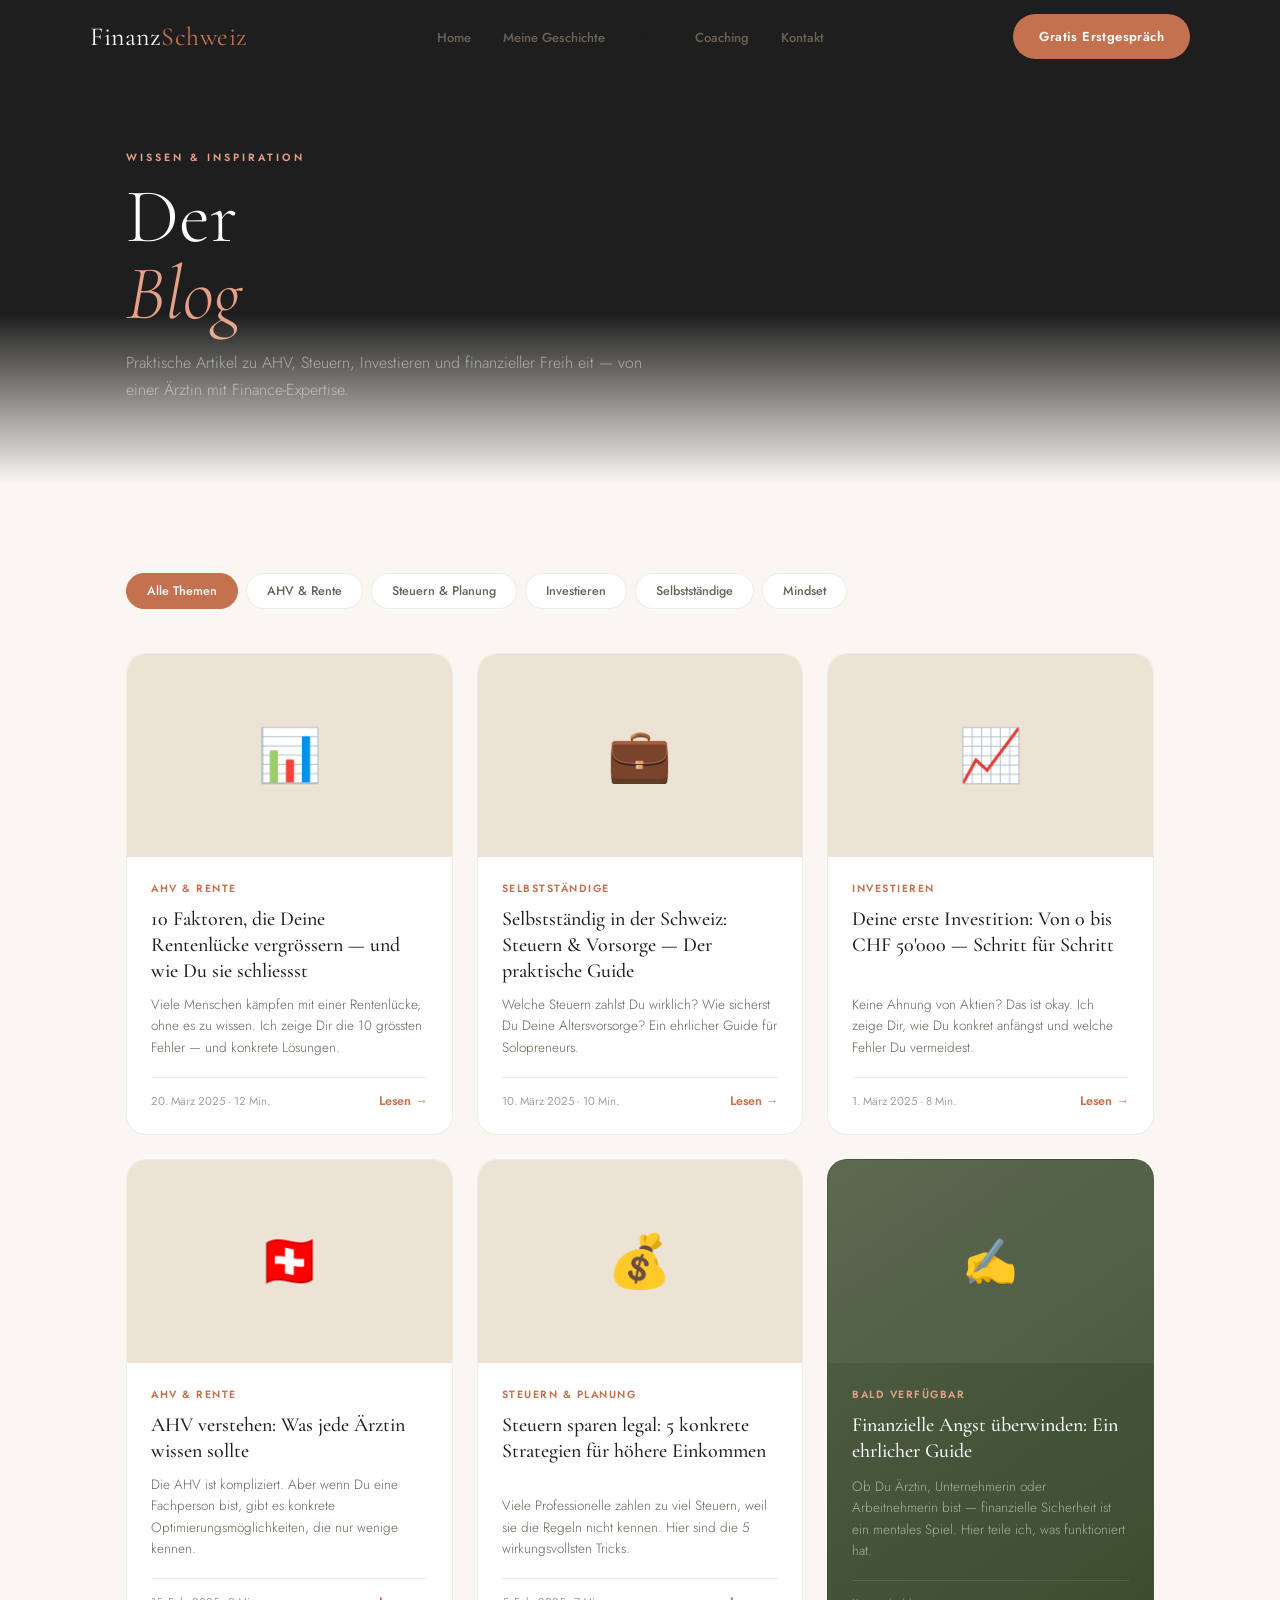
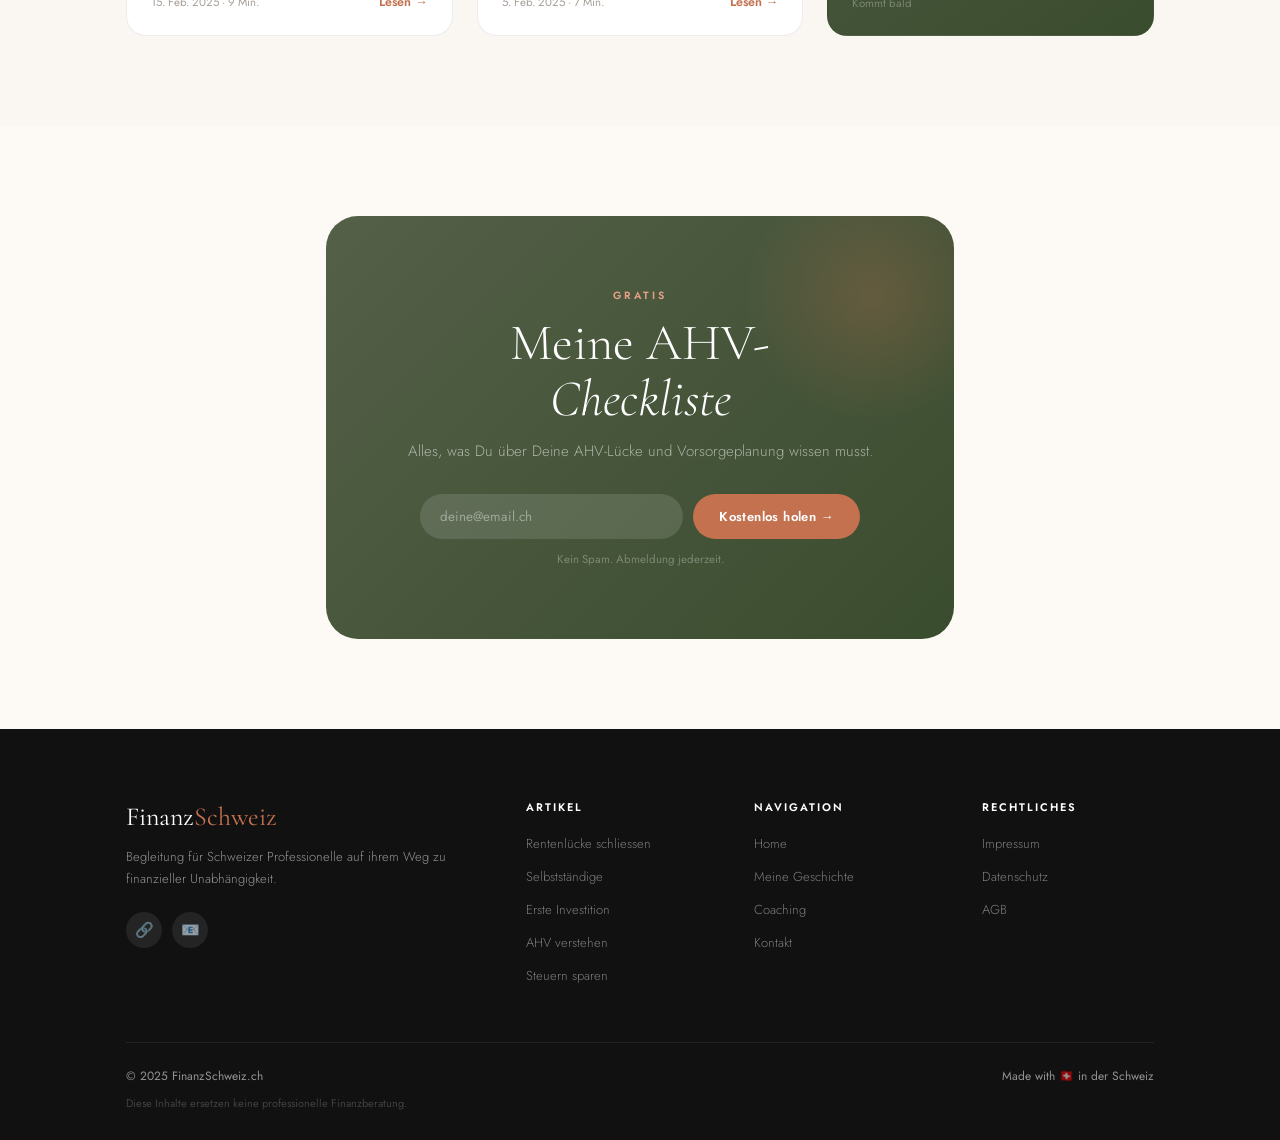
==== commit 8120aea2: "init" ====
--- a/blog.html
+++ b/blog.html
@@ -2,8 +2,8 @@
 <html lang="de">
 <head>
 <meta charset="UTF-8"/><meta name="viewport" content="width=device-width,initial-scale=1.0"/>
-<title>Blog — Abnehmen rund um die Schwangerschaft — MamaFigur.ch</title>
-<meta name="description" content="Ehrliche Artikel über Ernährung, Bewegung und Mentales — für Mamas rund um die Schwangerschaft. Von einer Mama, die es selbst erlebt hat."/>
+<title>Blog — FinanzSchweiz.ch</title>
+<meta name="description" content="Artikel zu persönlichen Finanzen, AHV-Optimierung, Steuern und Vermögensaufbau. Praktische Tipps für Schweizer."/>
 <link rel="stylesheet" href="css/style.css"/>
 <style>
 .blog-filters{display:flex;gap:8px;flex-wrap:wrap;margin-bottom:44px}
@@ -26,7 +26,7 @@
 </head>
 <body>
 <nav class="nav"><div class="nav-inner">
-  <a href="index.html" class="logo">Mama<span>Figur</span></a>
+  <a href="index.html" class="logo">Finanz<span>Schweiz</span></a>
   <ul class="nav-links">
     <li><a href="index.html">Home</a></li><li><a href="meine-geschichte.html">Meine Geschichte</a></li>
     <li><a href="blog.html" class="active">Blog</a></li><li><a href="coaching.html">Coaching</a></li><li><a href="kontakt.html">Kontakt</a></li>
@@ -43,7 +43,7 @@
   <div class="container">
     <span class="lbl">Wissen & Inspiration</span>
     <h1>Der<br><em>Blog</em></h1>
-    <p class="page-hero-sub">Ehrliche Artikel über Ernährung, Bewegung und Mentales — von einer Mama, die es selbst erlebt hat.</p>
+    <p class="page-hero-sub">Praktische Artikel zu AHV, Steuern, Investieren und finanzieller Freih eit — von einer Ärztin mit Finance-Expertise.</p>
   </div>
 </div>
 
@@ -51,61 +51,61 @@
   <div class="container">
     <div class="blog-filters">
       <button class="filter-btn active" data-cat="all">Alle Themen</button>
-      <button class="filter-btn" data-cat="schwangerschaft">Schwangerschaft</button>
-      <button class="filter-btn" data-cat="postpartum">Nach der Geburt</button>
-      <button class="filter-btn" data-cat="ernaehrung">Ernährung</button>
-      <button class="filter-btn" data-cat="training">Training</button>
+      <button class="filter-btn" data-cat="ahv">AHV & Rente</button>
+      <button class="filter-btn" data-cat="steuern">Steuern & Planung</button>
+      <button class="filter-btn" data-cat="investieren">Investieren</button>
+      <button class="filter-btn" data-cat="selbststaendige">Selbstständige</button>
       <button class="filter-btn" data-cat="mindset">Mindset</button>
     </div>
 
     <div class="articles-grid">
-      <a href="articles/abnehmen-schwangerschaft.html" class="art-card" data-cat="schwangerschaft" data-reveal>
-        <div class="art-img">🥗</div>
+      <a href="articles/rentenluecke-10-faktoren.html" class="art-card" data-cat="ahv" data-reveal>
+        <div class="art-img">📊</div>
         <div class="art-body">
-          <div class="art-cat">Schwangerschaft</div>
-          <div class="art-title">Wie ich während der Schwangerschaft abgenommen habe — meine ehrliche Geschichte</div>
-          <div class="art-excerpt">Alle sagten mir, es sei unmöglich. Ich habe es trotzdem gemacht — gesund, bewusst und mit Freude am Essen. Hier ist alles, was wirklich funktioniert hat.</div>
-          <div class="art-meta"><span>15. März 2025 · 8 Min.</span><span class="art-read">Lesen</span></div>
+          <div class="art-cat">AHV & Rente</div>
+          <div class="art-title">10 Faktoren, die Deine Rentenlücke vergrössern — und wie Du sie schliessst</div>
+          <div class="art-excerpt">Viele Menschen kämpfen mit einer Rentenlücke, ohne es zu wissen. Ich zeige Dir die 10 grössten Fehler — und konkrete Lösungen.</div>
+          <div class="art-meta"><span>20. März 2025 · 12 Min.</span><span class="art-read">Lesen</span></div>
         </div>
       </a>
 
-      <a href="articles/nach-geburt-abnehmen.html" class="art-card" data-cat="postpartum" data-reveal data-delay="80">
-        <div class="art-img">👶</div>
+      <a href="articles/selbststaendige-steuern-vorsorge.html" class="art-card" data-cat="selbststaendige" data-reveal data-delay="80">
+        <div class="art-img">💼</div>
         <div class="art-body">
-          <div class="art-cat">Nach der Geburt</div>
-          <div class="art-title">Nach der Geburt abnehmen: Was wirklich funktioniert (und was nicht)</div>
-          <div class="art-excerpt">Ich räume mit den größten Mythen auf — und zeige, was in meinem Leben als junge Mama wirklich geholfen hat.</div>
-          <div class="art-meta"><span>2. März 2025 · 10 Min.</span><span class="art-read">Lesen</span></div>
+          <div class="art-cat">Selbstständige</div>
+          <div class="art-title">Selbstständig in der Schweiz: Steuern & Vorsorge — Der praktische Guide</div>
+          <div class="art-excerpt">Welche Steuern zahlst Du wirklich? Wie sicherst Du Deine Altersvorsorge? Ein ehrlicher Guide für Solopreneurs.</div>
+          <div class="art-meta"><span>10. März 2025 · 10 Min.</span><span class="art-read">Lesen</span></div>
         </div>
       </a>
 
-      <a href="articles/abnehmen-mit-baby.html" class="art-card" data-cat="training" data-reveal data-delay="160">
-        <div class="art-img">💪</div>
+      <a href="articles/erste-investition.html" class="art-card" data-cat="investieren" data-reveal data-delay="160">
+        <div class="art-img">📈</div>
         <div class="art-body">
-          <div class="art-cat">Alltag & Tipps</div>
-          <div class="art-title">Abnehmen mit Baby: 5 Strategien für gestresste Mamas (die wirklich funktionieren)</div>
-          <div class="art-excerpt">Keine Zeit, kein Babysitter, kein Schlaf — und trotzdem abnehmen? Diese 5 Strategien passen in jeden Mama-Alltag.</div>
-          <div class="art-meta"><span>20. Feb. 2025 · 7 Min.</span><span class="art-read">Lesen</span></div>
+          <div class="art-cat">Investieren</div>
+          <div class="art-title">Deine erste Investition: Von 0 bis CHF 50'000 — Schritt für Schritt</div>
+          <div class="art-excerpt">Keine Ahnung von Aktien? Das ist okay. Ich zeige Dir, wie Du konkret anfängst und welche Fehler Du vermeidest.</div>
+          <div class="art-meta"><span>1. März 2025 · 8 Min.</span><span class="art-read">Lesen</span></div>
         </div>
       </a>
 
-      <a href="articles/ernaehrungsplan.html" class="art-card" data-cat="ernaehrung" data-reveal>
-        <div class="art-img">🥦</div>
+      <a href="articles/ahv-verstehen.html" class="art-card" data-cat="ahv" data-reveal>
+        <div class="art-img">🇨🇭</div>
         <div class="art-body">
-          <div class="art-cat">Ernährung</div>
-          <div class="art-title">Mein Ernährungsplan nach der Schwangerschaft — gesund, schnell, lecker</div>
-          <div class="art-excerpt">Ein 7-Tage-Plan mit Einkaufsliste und Rezepten, der wirklich in das Leben einer jungen Mama passt. Stillfreundlich und sättigend.</div>
-          <div class="art-meta"><span>10. Feb. 2025 · 12 Min.</span><span class="art-read">Lesen</span></div>
+          <div class="art-cat">AHV & Rente</div>
+          <div class="art-title">AHV verstehen: Was jede Ärztin wissen sollte</div>
+          <div class="art-excerpt">Die AHV ist kompliziert. Aber wenn Du eine Fachperson bist, gibt es konkrete Optimierungsmöglichkeiten, die nur wenige kennen.</div>
+          <div class="art-meta"><span>15. Feb. 2025 · 9 Min.</span><span class="art-read">Lesen</span></div>
         </div>
       </a>
 
-      <a href="articles/sport-nach-geburt.html" class="art-card" data-cat="training" data-reveal data-delay="80">
-        <div class="art-img">🏃‍♀️</div>
+      <a href="articles/steuern-optimieren.html" class="art-card" data-cat="steuern" data-reveal data-delay="80">
+        <div class="art-img">💰</div>
         <div class="art-body">
-          <div class="art-cat">Training</div>
-          <div class="art-title">Sport nach der Geburt: Wann kann ich anfangen? (Meine Erfahrungen)</div>
-          <div class="art-excerpt">Meine persönliche Erfahrung und was meine Ausbildung mich gelehrt hat. Schritt für Schritt zurück zur Bewegung — sicher und effektiv.</div>
-          <div class="art-meta"><span>1. Feb. 2025 · 6 Min.</span><span class="art-read">Lesen</span></div>
+          <div class="art-cat">Steuern & Planung</div>
+          <div class="art-title">Steuern sparen legal: 5 konkrete Strategien für höhere Einkommen</div>
+          <div class="art-excerpt">Viele Professionelle zahlen zu viel Steuern, weil sie die Regeln nicht kennen. Hier sind die 5 wirkungsvollsten Tricks.</div>
+          <div class="art-meta"><span>5. Feb. 2025 · 7 Min.</span><span class="art-read">Lesen</span></div>
         </div>
       </a>
 
@@ -113,8 +113,8 @@
         <div class="art-img" style="background:rgba(255,255,255,.05);font-size:44px">✍️</div>
         <div class="art-body">
           <div class="art-cat" style="color:var(--terra-l)">Bald verfügbar</div>
-          <div class="art-title" style="color:#fff">Schlafentzug & Gewicht: Wie ich trotz Babynächten drangeblieben bin</div>
-          <div class="art-excerpt" style="color:rgba(255,255,255,.55)">Der mentale Teil ist oft schwieriger als die Ernährung. Wie ich mit Schlafmangel, Hormonchaos und Selbstzweifeln umgegangen bin.</div>
+          <div class="art-title" style="color:#fff">Finanzielle Angst überwinden: Ein ehrlicher Guide</div>
+          <div class="art-excerpt" style="color:rgba(255,255,255,.55)">Ob Du Ärztin, Unternehmerin oder Arbeitnehmerin bist — finanzielle Sicherheit ist ein mentales Spiel. Hier teile ich, was funktioniert hat.</div>
           <div class="art-meta" style="border-color:rgba(255,255,255,.1)"><span style="color:rgba(255,255,255,.3)">Kommt bald</span></div>
         </div>
       </div>
@@ -127,8 +127,8 @@
   <div class="container" style="max-width:700px">
     <div class="optin" data-reveal>
       <span class="lbl">Gratis</span>
-      <h2>7-Tage Plan für<br><em>frische Mamas</em></h2>
-      <p class="optin-sub">Einkaufsliste, Wochenplan & Rezepte — direkt in dein Postfach.</p>
+      <h2>Meine AHV-<br><em>Checkliste</em></h2>
+      <p class="optin-sub">Alles, was Du über Deine AHV-Lücke und Vorsorgeplanung wissen musst.</p>
       <form class="optin-form" action="https://formspree.io/f/YOURFORMID" method="POST">
         <input type="email" name="email" placeholder="deine@email.ch" required/>
         <input type="hidden" name="_subject" value="Blog Freebie Anmeldung"/>
@@ -141,13 +141,13 @@
 
 <footer><div class="container">
   <div class="footer-grid">
-    <div class="footer-brand"><a href="index.html" class="footer-logo">Mama<span>Figur</span></a><p>Begleitung für junge Mamas in der Schweiz.</p><div class="footer-social"><a href="#">📸</a><a href="#">📌</a><a href="#">📘</a></div></div>
-    <div class="footer-col"><h4>Artikel</h4><ul><li><a href="articles/abnehmen-schwangerschaft.html">Abnehmen in der Schwangerschaft</a></li><li><a href="articles/nach-geburt-abnehmen.html">Nach der Geburt abnehmen</a></li><li><a href="articles/ernaehrungsplan.html">Ernährungsplan</a></li><li><a href="articles/sport-nach-geburt.html">Sport nach der Geburt</a></li><li><a href="articles/abnehmen-mit-baby.html">Abnehmen mit Baby</a></li></ul></div>
+    <div class="footer-brand"><a href="index.html" class="footer-logo">Finanz<span>Schweiz</span></a><p>Begleitung für Schweizer Professionelle auf ihrem Weg zu finanzieller Unabhängigkeit.</p><div class="footer-social"><a href="#">🔗</a><a href="#">📧</a></div></div>
+    <div class="footer-col"><h4>Artikel</h4><ul><li><a href="articles/rentenluecke-10-faktoren.html">Rentenlücke schliessen</a></li><li><a href="articles/selbststaendige-steuern-vorsorge.html">Selbstständige</a></li><li><a href="articles/erste-investition.html">Erste Investition</a></li><li><a href="articles/ahv-verstehen.html">AHV verstehen</a></li><li><a href="articles/steuern-optimieren.html">Steuern sparen</a></li></ul></div>
     <div class="footer-col"><h4>Navigation</h4><ul><li><a href="index.html">Home</a></li><li><a href="meine-geschichte.html">Meine Geschichte</a></li><li><a href="coaching.html">Coaching</a></li><li><a href="kontakt.html">Kontakt</a></li></ul></div>
     <div class="footer-col"><h4>Rechtliches</h4><ul><li><a href="kontakt.html#impressum">Impressum</a></li><li><a href="kontakt.html#datenschutz">Datenschutz</a></li><li><a href="kontakt.html">AGB</a></li></ul></div>
   </div>
-  <div class="footer-bottom"><span>© 2025 MamaFigur.ch</span><span>Made with 💚 in der Schweiz</span></div>
-  <p class="footer-disc">Diese Inhalte ersetzen keine medizinische Beratung.</p>
+  <div class="footer-bottom"><span>© 2025 FinanzSchweiz.ch</span><span>Made with 🇨🇭 in der Schweiz</span></div>
+  <p class="footer-disc">Diese Inhalte ersetzen keine professionelle Finanzberatung.</p>
 </div></footer>
 <script src="js/main.js"></script>
 </body></html>
--- a/css/style.css
+++ b/css/style.css
@@ -39,8 +39,9 @@
 .nav{position:fixed;top:0;left:0;right:0;z-index:100;padding:0 36px;transition:var(--tr)}
 .nav.scrolled{background:rgba(250,247,242,.96);backdrop-filter:blur(16px);border-bottom:1px solid var(--border);box-shadow:var(--sh-sm)}
 .nav-inner{max-width:1100px;margin:0 auto;height:72px;display:flex;align-items:center;justify-content:space-between}
-.logo{font-family:var(--fd);font-size:26px;font-weight:400;letter-spacing:.5px;color:var(--coal)}
+.logo{font-family:var(--fd);font-size:26px;font-weight:400;letter-spacing:.5px;color:#fff}
 .logo span{color:var(--terra)}
+.nav.scrolled .logo{color:var(--coal)}
 .nav-links{display:flex;gap:32px;align-items:center}
 .nav-links a{font-size:13px;font-weight:500;color:var(--mid);transition:color var(--tr)}
 .nav-links a:hover,.nav-links a.active{color:var(--coal)}
